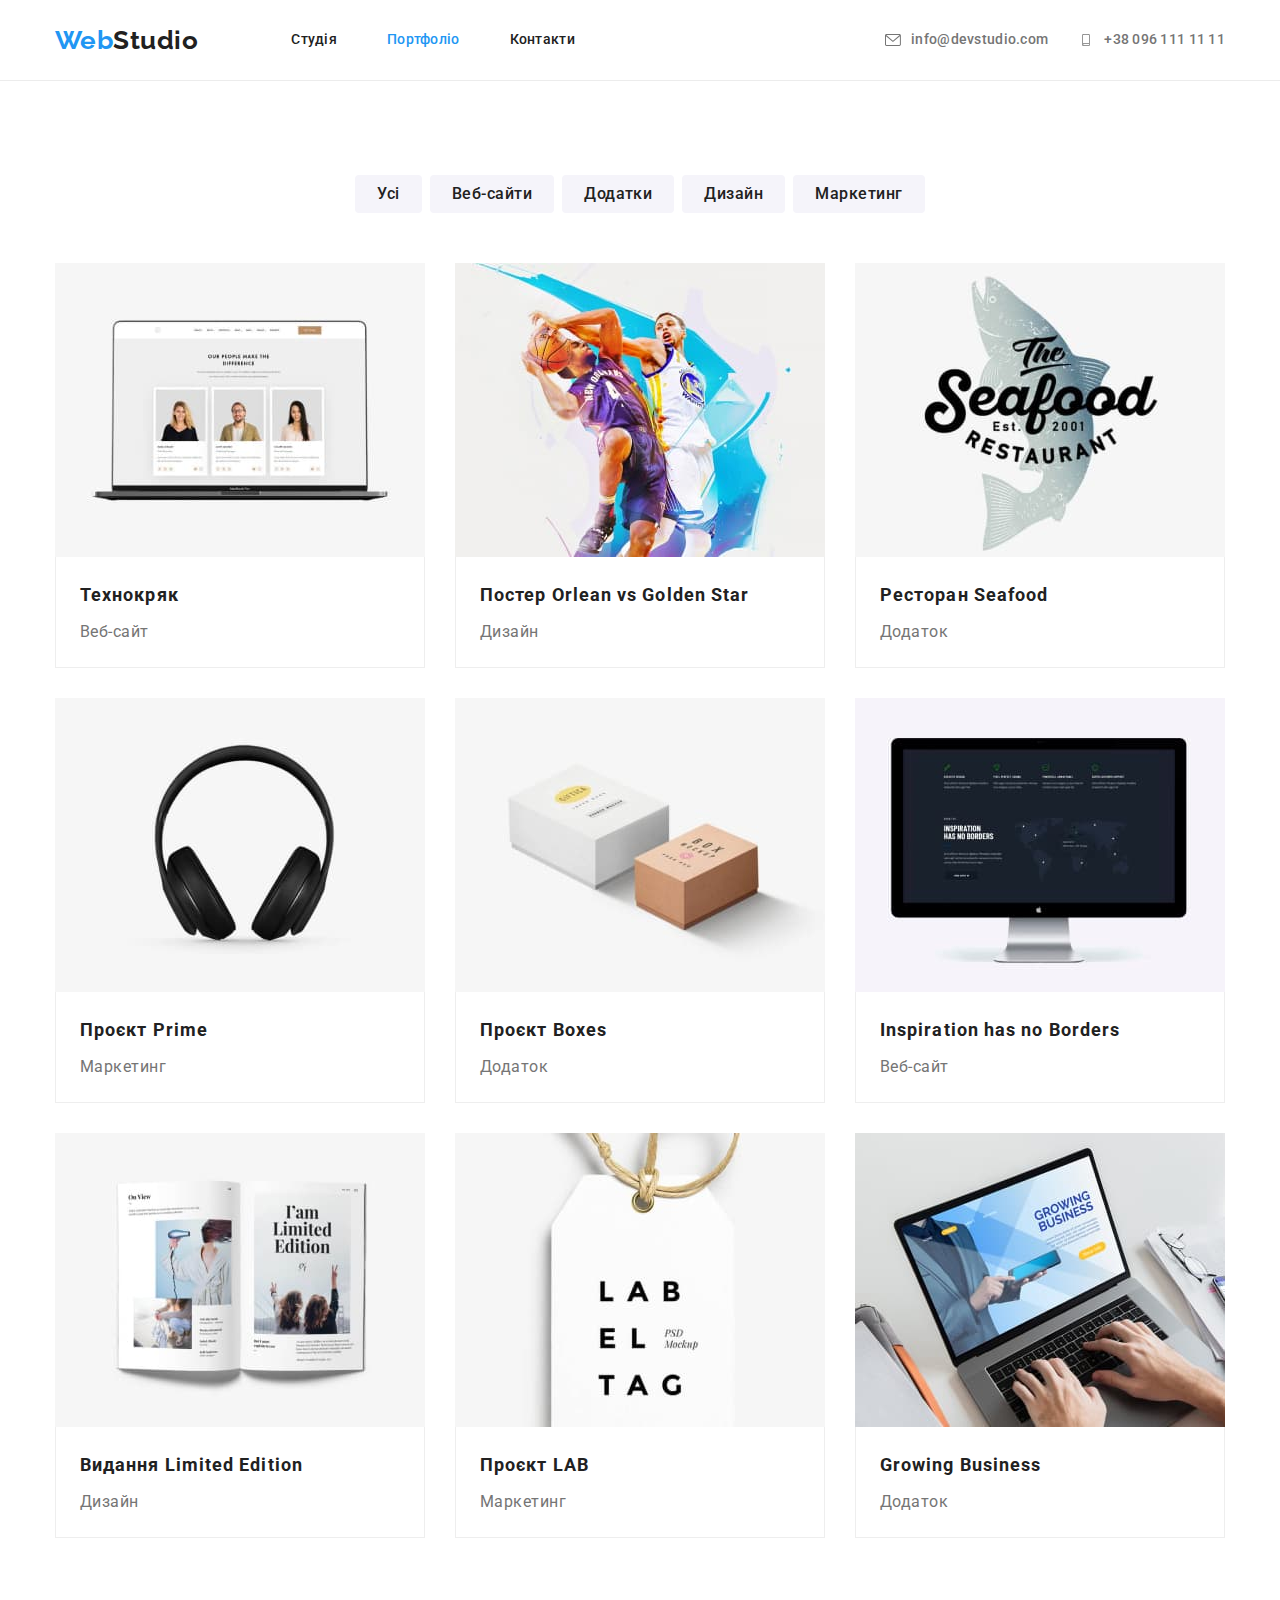
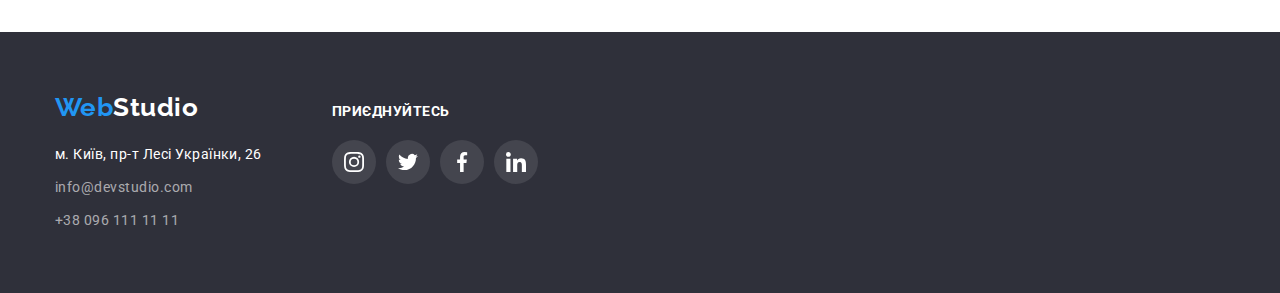
==== portfolio.html @ 1edc4af3 "Корегує head в html." ====
<!DOCTYPE html>
<html lang="uk">
  <head>
    <meta charset="UTF-8" />
    <meta name="viewport" content="width=device-width, initial-scale=1.0" />
    <title>Portfolio</title>
    <link
      rel="stylesheet"
      href="https://fonts.googleapis.com/css2?family=Raleway:wght@700&family=Roboto:wght@400;500;700;900&display=swap"
    />
    <link
      rel="stylesheet"
      href="https://cdnjs.cloudflare.com/ajax/libs/modern-normalize/3.0.1/modern-normalize.min.css"
    />
    <link rel="stylesheet" href="./css/styles.css" />
  </head>

  <body>
    <!-- Шапка сторінки -->
    <header class="page-header">
      <div class="container header-container">
        <nav class="logo-nav">
          <a href="./index.html" class="logo-header logo"
            ><span class="logo-link">Web</span>Studio</a
          >

          <ul class="site-nav list">
            <li class="item"><a href="./index.html" class="link">Студія</a></li>

            <li class="item">
              <a href="./portfolio.html" class="link current">Портфоліо</a>
            </li>

            <li class="item">
              <a href="./index.html" class="link">Контакти</a>
            </li>
          </ul>
        </nav>

        <ul class="contacts list">
          <li class="item">
            <a href="mailto:info@devstudio.com" class="button primary link">
              <svg class="button-icon icon" width="16" height="12">
                <use href="./images/symbol-defs.svg#icon-envelope"></use>
              </svg>
              info@devstudio.com</a
            >
          </li>

          <li class="item">
            <a href="tel:+380961111111" class="button primary link">
              <svg class="button-icon icon" width="16" height="12">
                <use href="./images/symbol-defs.svg#icon-smartphone"></use>
              </svg>
              +38 096 111 11 11</a
            >
          </li>
        </ul>
      </div>
    </header>

    <main>
      <!--Портфоліо-->

      <section class="portfolio-section section">
        <div class="container">
          <h1 class="portfolio-title visually-hidden">Портфоліо</h1>
          <ul class="portfolio-filter list">
            <li class="item">
              <button type="button" class="button pointer">Усі</button>
            </li>

            <li class="item">
              <button type="button" class="button pointer">Веб-сайти</button>
            </li>

            <li class="item">
              <button type="button" class="button pointer">Додатки</button>
            </li>

            <li class="item">
              <button type="button" class="button pointer">Дизайн</button>
            </li>

            <li class="item">
              <button type="button" class="button pointer">Маркетинг</button>
            </li>
          </ul>

          <!--portfolio-list-->

          <ul class="portfolio-list list">
            <li class="portfolio-item">
              <a href="#" class="portfolio-link">
                <img
                  class="portfolio-card"
                  src="./images/technokriack.jpg"
                  alt="Сторінка на дісплеї ноутбука"
                  width="370"
                  height="294"
                />
                <div class="portfolio-title-text">
                  <h2 class="portfolio-subtitle">Технокряк</h2>
                  <p class="portfolio-text">Веб-сайт</p>
                </div>
              </a>
            </li>

            <li class="portfolio-item">
              <a href="#" class="portfolio-link">
                <img
                  class="portfolio-card"
                  src="./images/poster-sport.jpg"
                  alt="Два баскетболіста борються за м'яч"
                  width="370"
                  height="294"
                />
                <div class="portfolio-title-text">
                  <h2 class="portfolio-subtitle">
                    Постер <span lang="en">Orlean vs Golden Star</span>
                  </h2>
                  <p class="portfolio-text">Дизайн</p>
                </div>
              </a>
            </li>

            <li class="portfolio-item">
              <a href="#" class="portfolio-link">
                <img
                  class="portfolio-card"
                  src="./images/seafood.jpg"
                  alt="Назва ресторану на фоні риби"
                  width="370"
                  height="294"
                />
                <div class="portfolio-title-text">
                  <h2 class="portfolio-subtitle">
                    Ресторан <span lang="en">Seafood</span>
                  </h2>
                  <p class="portfolio-text">Додаток</p>
                </div>
              </a>
            </li>

            <li class="portfolio-item">
              <a href="#" class="portfolio-link">
                <img
                  class="portfolio-card"
                  src="./images/project-prime.jpg"
                  alt="Навушники"
                  width="370"
                  height="294"
                />
                <div class="portfolio-title-text">
                  <h2 class="portfolio-subtitle">
                    Проєкт <span lang="en">Prime</span>
                  </h2>
                  <p class="portfolio-text">Маркетинг</p>
                </div>
              </a>
            </li>

            <li class="portfolio-item">
              <a href="#" class="portfolio-link">
                <img
                  class="portfolio-card"
                  src="./images/project-boxes.jpg"
                  alt="Біла та коричнева коробки"
                  width="370"
                  height="294"
                />
                <div class="portfolio-title-text">
                  <h2 class="portfolio-subtitle">
                    Проєкт <span lang="en">Boxes</span>
                  </h2>
                  <p class="portfolio-text">Додаток</p>
                </div>
              </a>
            </li>

            <li class="portfolio-item">
              <a href="#" class="portfolio-link">
                <img
                  class="portfolio-card"
                  src="./images/inspiration.jpg"
                  alt="Сторінка на моніторі комп'ютера"
                  width="370"
                  height="294"
                />
                <div class="portfolio-title-text">
                  <h2 class="portfolio-subtitle" lang="en">
                    Inspiration has no Borders
                  </h2>
                  <p class="portfolio-text">Веб-сайт</p>
                </div>
              </a>
            </li>

            <li class="portfolio-item">
              <a href="#" class="portfolio-link">
                <img
                  class="portfolio-card"
                  src="./images/limited-edition.jpg"
                  alt="Розгорнутий журнал"
                  width="370"
                  height="294"
                />
                <div class="portfolio-title-text">
                  <h2 class="portfolio-subtitle">
                    Видання <span lang="en">Limited Edition</span>
                  </h2>
                  <p class="portfolio-text">Дизайн</p>
                </div>
              </a>
            </li>

            <li class="portfolio-item">
              <a href="#" class="portfolio-link">
                <img
                  class="portfolio-card"
                  src="./images/project-lab.jpg"
                  alt="Бирка з написом"
                  width="370"
                  height="294"
                />
                <div class="portfolio-title-text">
                  <h2 class="portfolio-subtitle">
                    Проєкт <span lang="en">LAB</span>
                  </h2>
                  <p class="portfolio-text">Маркетинг</p>
                </div>
              </a>
            </li>

            <li class="portfolio-item">
              <a href="#" class="portfolio-link">
                <img
                  class="portfolio-card"
                  src="./images/growing-business.jpg"
                  alt="Сторінка додатку на моніторі ноутбука"
                  width="370"
                  height="294"
                />
                <div class="portfolio-title-text">
                  <h2 class="portfolio-subtitle" lang="en">Growing Business</h2>
                  <p class="portfolio-text">Додаток</p>
                </div>
              </a>
            </li>
          </ul>
        </div>
      </section>
    </main>

    <!--Футер-->

    <footer class="page-footer">
      <div class="container footer-container">
        <div>
          <a href="./index.html" class="logo-footer logo"
            ><span class="logo-link">Web</span>Studio</a
          >

          <address class="address">
            <ul class="address list">
              <li class="item">
                <a
                  href="https://goo.gl/maps/zwCasqjWgcNjda1f8"
                  target="_blank"
                  rel="noreferrer noopener"
                  class="address-link button primary"
                  >м. Київ, пр-т Лесі Українки, 26</a
                >
              </li>

              <li class="item">
                <a href="mailto:info@devstudio.com" class="button primary link"
                  >info@devstudio.com</a
                >
              </li>

              <li class="item">
                <a href="tel:+380961111111" class="button primary link"
                  >+38 096 111 11 11</a
                >
              </li>
            </ul>
          </address>
        </div>

        <div class="footer-social">
          <p class="footer-slogan">приєднуйтесь</p>
          <ul class="footer-soc list">
            <li class="footer-soc-item">
              <a
                href="https://www.instagram.com"
                target="_blank"
                rel="noreferrer noopener"
                class="footer-thumb thumb"
              >
                <svg class="icon" width="20" height="20">
                  <use href="./images/symbol-defs.svg#icon-instagram"></use>
                </svg>
              </a>
            </li>

            <li class="footer-soc-item">
              <a
                href="https://www.twitter.com"
                target="_blank"
                rel="noreferrer noopener"
                class="footer-thumb thumb"
              >
                <svg class="icon" width="20" height="20">
                  <use href="./images/symbol-defs.svg#icon-twitter"></use>
                </svg>
              </a>
            </li>

            <li class="footer-soc-item">
              <a
                href="https://www.facebook.com"
                target="_blank"
                rel="noreferrer noopener"
                class="footer-thumb thumb"
              >
                <svg class="icon" width="20" height="20">
                  <use href="./images/symbol-defs.svg#icon-facebook"></use>
                </svg>
              </a>
            </li>

            <li class="footer-soc-item">
              <a
                href="https://www.linkedin.com"
                target="_blank"
                rel="noreferrer noopener"
                class="footer-thumb thumb"
              >
                <svg class="icon" width="20" height="20">
                  <use href="./images/symbol-defs.svg#icon-linkedin"></use>
                </svg>
              </a>
            </li>
          </ul>
        </div>
      </div>
    </footer>
  </body>
</html>
---- css/styles.css ----
/*---Колір основного тексту #757575---*/
/*---Колір тексту заголовків #212121---*/
/*---Вторинний колір тексту rgba(255, 255, 255, 0.6)---*/
/*---Black color logo #000000---*/
/*---Accent color #2196F3---*/
/*---Первинний колір фону #FFFFFF---*/
/*---Вторинний колір фону #2F303A---*/
/*---Попелястий колір фону #F5F4FA---*/
/*---Колір посилань на соц. мережі #AFB1B8---*/
/*---Колір рамки у хедері #ECECEC---*/
/*---Колір рамки у картках #EEEEEE---*/

:root {
  --primary-text-color: #757575;
  --title-text-color: #212121;
  --accent-color: #2196f3;
  --white-color: #ffffff;
  --secondary-background-color: #2f303a;
  --secondary-text-color: rgba(255, 255, 255, 0.6);
  --ashen-background-color: #f5f4fa;
  --header-border-color: #ececec;
  --cards-border-color: #eeeeee;
  --button-active-color: #188ce8;
  --social-links-color: #afb1b8;
  --background-footer-icon-color: rgba(255, 255, 255, 0.1);
}

h1,
h2,
h3,
p {
  margin-top: 0;
  margin-bottom: 0;
}

body {
  margin: 0;
  color: var(--primary-text-color);
  background-color: var(--white-color);
  font-family: Roboto, sans-serif;
  letter-spacing: 0.03em;
}

img {
  display: block;
  max-width: 100%;
  height: auto;
}

.icon {
  fill: currentColor;
}

/*---logo header---*/

.logo {
  display: block;
  font-family: Raleway, sans-serif;
  font-weight: 700;
  font-size: 26px;
  line-height: 1.19;
  text-decoration: none;
}

.logo-header {
  color: var(--title-text-color);
}

.logo-header:hover,
.logo-header:focus {
  color: var(--accent-color);
}

.logo-link {
  color: var(--accent-color);
}

.list {
  padding: 0;
  margin: 0;
  list-style: none;
}

.page-header {
  border-bottom: 1px solid var(--header-border-color);
}

.container {
  margin-left: auto;
  margin-right: auto;
  padding-left: 15px;
  padding-right: 15px;
  width: 1200px;
}

.header-container {
  display: flex;
  align-items: center;
}

.logo-nav {
  display: flex;
  align-items: center;
}

.logo-header + .site-nav {
  margin-left: 93px;
}

/*---site nav---*/

.site-nav {
  display: flex;
}

.site-nav .item:not(:last-child) {
  margin-right: 50px;
}

.site-nav .link {
  display: block;
  padding-top: 32px;
  padding-bottom: 32px;
  color: var(--title-text-color);
  font-weight: 500;
  font-size: 14px;
  line-height: 1.14;
  letter-spacing: 0.02em;
  text-decoration: none;
}

.site-nav .link:hover,
.site-nav .link:focus {
  color: var(--accent-color);
}

.site-nav .link.current {
  color: var(--accent-color);
}

/*---contacts---*/

.contacts {
  margin-left: auto;
  display: flex;
  align-items: center;
}

.contacts .item + .item {
  margin-left: 30px;
}

.contacts .link {
  padding-top: 32px;
  padding-bottom: 32px;
}

.button-icon {
  margin-right: 10px;
}

/*---hero---*/

.hero-title {
  margin-left: auto;
  margin-right: auto;
  margin-bottom: 30px;
  max-width: 696px;
  color: var(--white-color);
  font-weight: 900;
  font-size: 44px;
  line-height: 1.36;
  letter-spacing: 0.06em;
  text-transform: uppercase;
}

.hero {
  max-width: 1600px;
  height: 600px;
  padding-top: 200px;
  padding-bottom: 200px;
  background-image: linear-gradient(
      rgba(47, 48, 58, 0.4),
      rgba(47, 48, 58, 0.4)
    ),
    url(../images/bg-img-hero.jpg);
  background-color: var(--secondary-background-color);
  text-align: center;
}

/*---section---*/

.section {
  padding-top: 94px;
  padding-bottom: 94px;
}

.works-section {
  padding-top: 0;
}

.section-title {
  margin-bottom: 50px;
  color: var(--title-text-color);
  font-size: 36px;
  line-height: 1.17;
  text-align: center;
}

.visually-hidden {
  position: absolute;
  width: 1px;
  height: 1px;
  margin: -1px;
  border: 0;
  padding: 0;
  white-space: nowrap;
  clip-path: inset(100%);
  clip: rect(0 0 0 0);
  overflow: hidden;
}

/*---features---*/

.feature-thumb {
  display: flex;
  justify-content: center;
  background-color: var(--ashen-background-color);
  margin-bottom: 30px;
  padding-top: 25px;
  padding-bottom: 25px;
}

.feature.list {
  display: flex;
  gap: 30px;
}

.feature .title {
  margin-bottom: 10px;
  color: var(--title-text-color);
  font-size: 14px;
  line-height: 1.14;
}

.feature-text {
  max-width: 270px;
  font-size: 14px;
  line-height: 1.71;
}

/*---works---*/

.works-list {
  display: flex;
  gap: 30px;
}

/*---team---*/

.team.list {
  display: flex;
  gap: 30px;
}

.team-section {
  background-color: var(--ashen-background-color);
}

.team .item {
  flex-basis: calc((100%-90px) / 4);
  border-right: 1px solid var(--header-border-color);
  border-bottom: 1px solid var(--header-border-color);
  border-left: 1px solid var(--header-border-color);
  border-bottom-right-radius: 4px;
  border-bottom-left-radius: 4px;
  box-shadow: 0px 1px 3px rgba(0, 0, 0, 0.12), 0px 1px 1px rgba(0, 0, 0, 0.14),
    0px 2px 1px rgba(0, 0, 0, 0.2);
}

.title-text {
  padding-top: 30px;
  padding-bottom: 30px;
  text-align: center;
  background-color: var(--white-color);
}

.team-title {
  margin-bottom: 10px;
  color: var(--title-text-color);
  font-weight: 500;
  font-size: 16px;
  line-height: 1.19;
}

.team-text {
  margin-bottom: 16px;
  font-size: 16px;
  line-height: 1.19;
}

.thumb {
  display: flex;
  align-items: center;
  justify-content: center;
  padding: 0;
  border: 0;
  width: 44px;
  height: 44px;
  border-radius: 50%;
  cursor: pointer;
}

.team-thumb {
  color: var(--social-links-color);
  background-color: var(--white-color);
}

.team-thumb:hover,
.team-thumb:focus {
  background-color: var(--accent-color);
  color: var(--white-color);
}

.team-soc.list {
  display: flex;
  gap: 10px;
  justify-content: center;
}

/*---buttons---*/

.contacts .button {
  min-width: 142px;
  font-weight: 500;
  line-height: 1.14;
  letter-spacing: 0.02em;
  text-align: center;
}

.button.primary {
  display: flex;
  color: var(--primary-text-color);
  font-size: 14px;
  text-decoration: none;
  align-items: center;
}

.button.primary:hover,
.button.primary:focus {
  color: var(--accent-color);
}

.button.secondary {
  min-width: 216px;
  height: 50px;
  padding: 10px 32px;
  border: 0;
  border-radius: 4px;
  text-align: center;
  color: var(--white-color);
  background-color: var(--accent-color);
  font-family: inherit;
  font-weight: 700;
  font-size: 16px;
  line-height: 1.88;
  letter-spacing: 0.06em;
}

.button.secondary:hover,
.button.secondary:focus {
  background-color: var(--button-active-color);
}

.pointer {
  cursor: pointer;
}

/*---clients---*/

.clients.list {
  display: flex;
  gap: 30px;
  justify-content: center;
}

.client-thumb {
  display: flex;
  justify-content: center;
  align-items: center;
  width: 170px;
  height: 92px;
  color: var(--social-links-color);
  border: 1px solid;
  border-color: var(--social-links-color);
  border-radius: 4px;
  cursor: pointer;
}

.client-thumb:hover,
.client-thumb:focus {
  color: var(--accent-color);
  border-color: var(--accent-color);
}

/*---footer---*/

.address .item:not(:first-child) {
  margin-top: 9px;
}

.address {
  font-style: normal;
}

.address-link {
  font-weight: 400;
  line-height: 1.71;
}

.page-footer {
  padding-top: 60px;
  padding-bottom: 60px;
  background-color: var(--secondary-background-color);
}

.logo-footer {
  margin-bottom: 20px;
  color: var(--white-color);
}

.address .link {
  color: var(--secondary-text-color);
  font-weight: 400;
  line-height: 1.71;
}

.address .address-link {
  color: var(--white-color);
}

.footer-container {
  display: flex;
  gap: 70px;
  align-items: baseline;
}

.footer-soc.list {
  display: flex;
  gap: 10px;
}

.footer-thumb {
  color: var(--white-color);
  background-color: var(--background-footer-icon-color);
}

.footer-thumb:hover,
.footer-thumb:focus {
  background-color: var(--accent-color);
}

.footer-slogan {
  margin-bottom: 20px;
  color: var(--white-color);
  font-weight: 700;
  font-size: 14px;
  line-height: 1.17;
  text-transform: uppercase;
}

/*--------------Portfolio-----------------*/

.portfolio-title {
  color: var(--title-text-color);
}

/*---filter---*/

.portfolio-filter {
  display: flex;
  margin-bottom: 50px;
  justify-content: center;
}

.portfolio-filter .item:not(:last-child) {
  margin-right: 8px;
}

.portfolio-filter .button {
  padding: 6px 22px;
  border: 0;
  border-radius: 4px;
  text-align: center;
  font-weight: 500;
  font-size: 16px;
  line-height: 1.63;
  letter-spacing: 0.03em;
  color: var(--title-text-color);
  background-color: var(--ashen-background-color);
}

.portfolio-filter .button:hover,
.portfolio-filter .button:focus {
  color: var(--white-color);
  background-color: var(--accent-color);
  box-shadow: 0px 3px 1px rgba(0, 0, 0, 0.1), 0px 1px 2px rgba(0, 0, 0, 0.08),
    0px 2px 2px rgba(0, 0, 0, 0.12);
}

/*---portfolio-list---*/

.portfolio-list {
  display: flex;
  flex-wrap: wrap;
  gap: 30px;
}

.portfolio-title-text {
  padding: 20px 24px;
  border-right: 1px solid var(--cards-border-color);
  border-bottom: 1px solid var(--cards-border-color);
  border-left: 1px solid var(--cards-border-color);
}

.portfolio-link {
  display: block;
  text-decoration: none;
}

.portfolio-link:hover,
.portfolio-link:focus {
  box-shadow: 0px 1px 1px rgba(0, 0, 0, 0.12), 0px 4px 4px rgba(0, 0, 0, 0.06),
    1px 4px 6px rgba(0, 0, 0, 0.16);
}

.portfolio-subtitle {
  margin-bottom: 4px;
  color: var(--title-text-color);
  font-size: 18px;
  line-height: 2;
  letter-spacing: 0.06em;
}

.portfolio-text {
  color: var(--primary-text-color);
  font-weight: 400;
  font-size: 16px;
  line-height: 1.88;
}
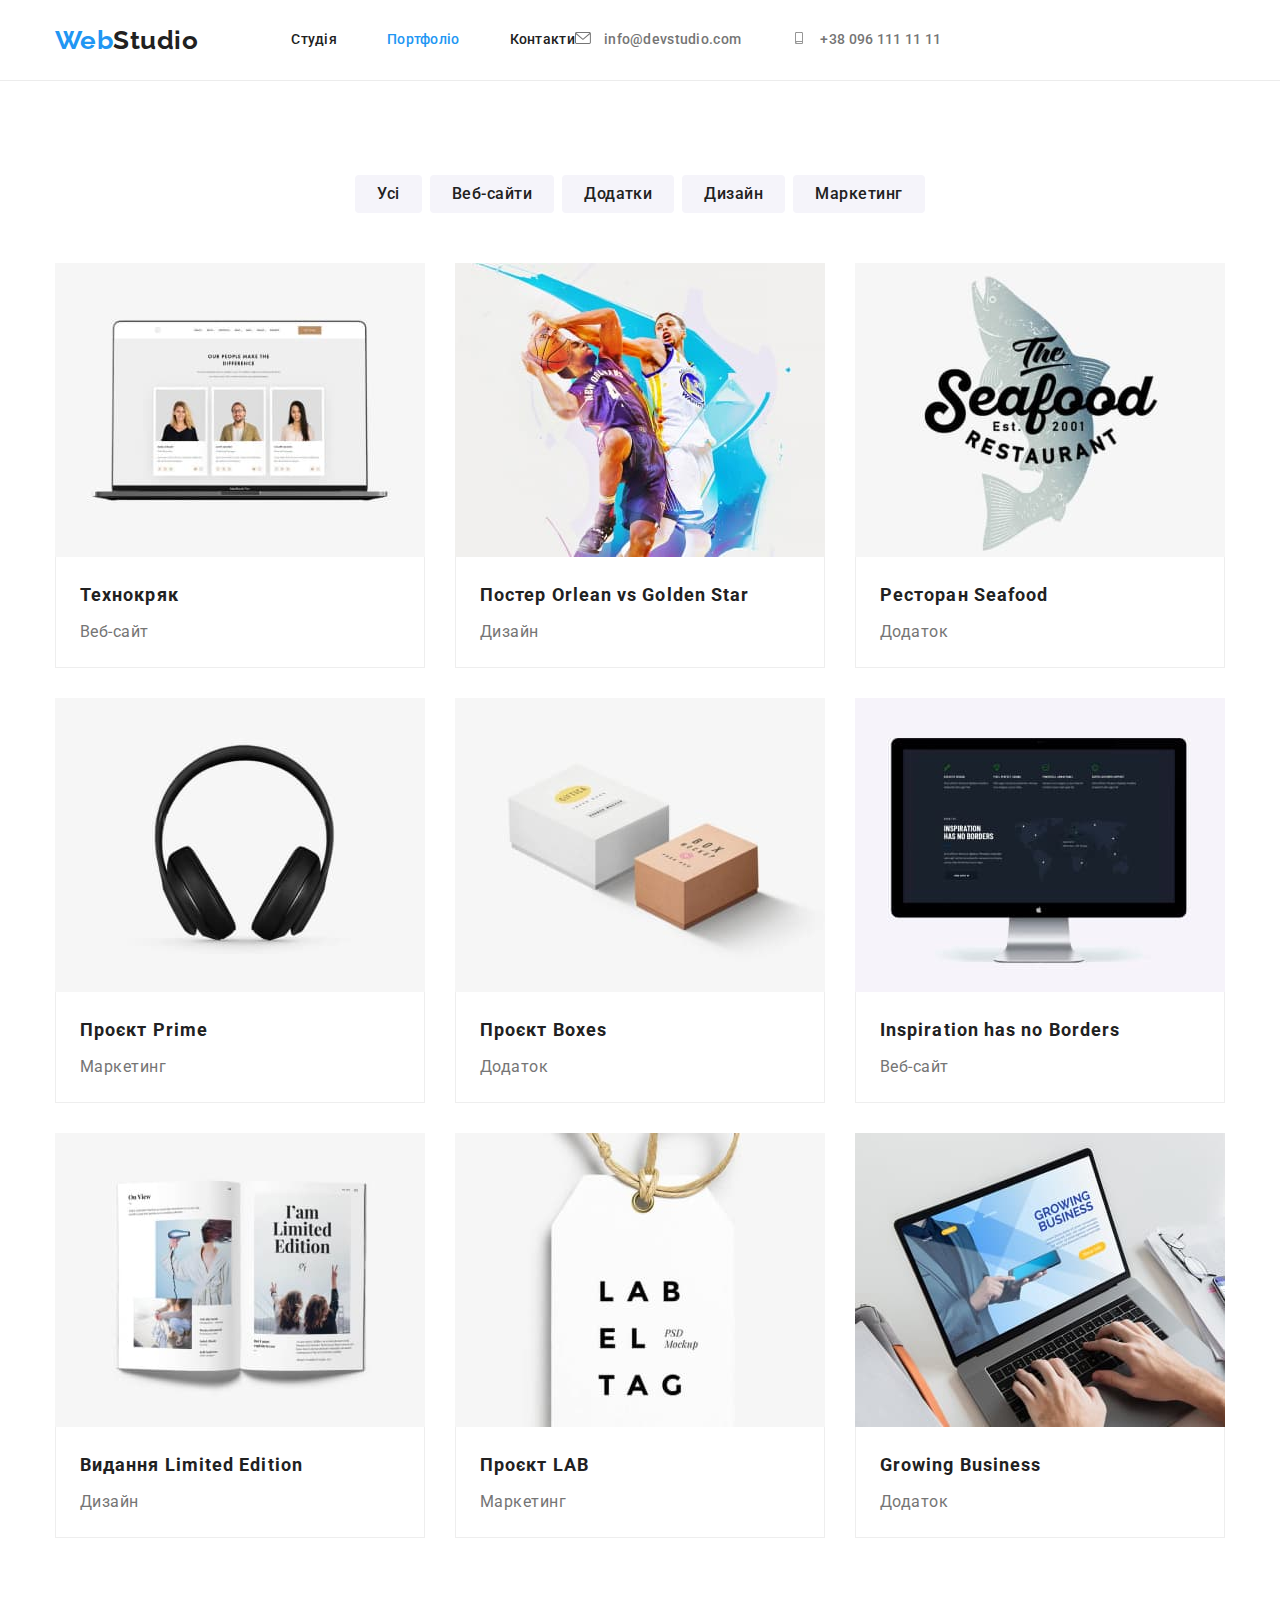
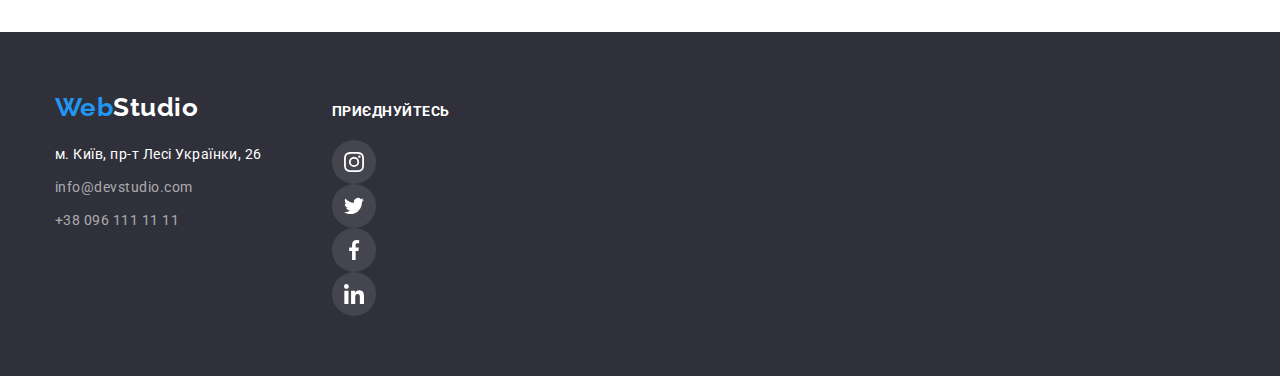
==== commit aaf02c72: "Корегує класи, стилі." ====
--- a/portfolio.html
+++ b/portfolio.html
@@ -19,28 +19,32 @@
     <!-- Шапка сторінки -->
     <header class="page-header">
       <div class="container header-container">
-        <nav class="logo-nav">
-          <a href="./index.html" class="logo-header logo"
-            ><span class="logo-link">Web</span>Studio</a
+        <nav class="site-nav">
+          <a class="logo header-logo" href="./index.html"
+            ><span class="logo-accent">Web</span>Studio</a
           >
 
-          <ul class="site-nav list">
-            <li class="item"><a href="./index.html" class="link">Студія</a></li>
-
-            <li class="item">
-              <a href="./portfolio.html" class="link current">Портфоліо</a>
-            </li>
-
-            <li class="item">
-              <a href="./index.html" class="link">Контакти</a>
+          <ul class="nav-list">
+            <li class="item">
+              <a class="header-link nav-link" href="./index.html">Студія</a>
+            </li>
+
+            <li class="item">
+              <a class="header-link nav-link current" href="./portfolio.html"
+                >Портфоліо</a
+              >
+            </li>
+
+            <li class="item">
+              <a class="header-link nav-link" href="./index.html">Контакти</a>
             </li>
           </ul>
         </nav>
 
-        <ul class="contacts list">
+        <ul class="contacts">
           <li class="item">
-            <a href="mailto:info@devstudio.com" class="button primary link">
-              <svg class="button-icon icon" width="16" height="12">
+            <a class="header-link" href="mailto:info@devstudio.com">
+              <svg class="icon link-icon" width="16" height="12">
                 <use href="./images/symbol-defs.svg#icon-envelope"></use>
               </svg>
               info@devstudio.com</a
@@ -48,8 +52,8 @@
           </li>
 
           <li class="item">
-            <a href="tel:+380961111111" class="button primary link">
-              <svg class="button-icon icon" width="16" height="12">
+            <a class="header-link" href="tel:+380961111111">
+              <svg class="icon link-icon" width="16" height="12">
                 <use href="./images/symbol-defs.svg#icon-smartphone"></use>
               </svg>
               +38 096 111 11 11</a
@@ -65,7 +69,7 @@
       <section class="portfolio-section section">
         <div class="container">
           <h1 class="portfolio-title visually-hidden">Портфоліо</h1>
-          <ul class="portfolio-filter list">
+          <ul class="portfolio-filter">
             <li class="item">
               <button type="button" class="button pointer">Усі</button>
             </li>
@@ -89,7 +93,7 @@
 
           <!--portfolio-list-->
 
-          <ul class="portfolio-list list">
+          <ul class="portfolio-list">
             <li class="portfolio-item">
               <a href="#" class="portfolio-link">
                 <img
@@ -257,12 +261,12 @@
     <footer class="page-footer">
       <div class="container footer-container">
         <div>
-          <a href="./index.html" class="logo-footer logo"
-            ><span class="logo-link">Web</span>Studio</a
+          <a href="./index.html" class="logo footer-logo"
+            ><span class="logo-accent">Web</span>Studio</a
           >
 
           <address class="address">
-            <ul class="address list">
+            <ul class="address">
               <li class="item">
                 <a
                   href="https://goo.gl/maps/zwCasqjWgcNjda1f8"
@@ -290,7 +294,7 @@
 
         <div class="footer-social">
           <p class="footer-slogan">приєднуйтесь</p>
-          <ul class="footer-soc list">
+          <ul class="footer-soc">
             <li class="footer-soc-item">
               <a
                 href="https://www.instagram.com"
--- a/css/styles.css
+++ b/css/styles.css
@@ -25,6 +25,13 @@
   --background-footer-icon-color: rgba(255, 255, 255, 0.1);
 }
 
+body {
+  font-family: Roboto, sans-serif;
+  letter-spacing: 0.03em;
+  color: var(--primary-text-color);
+  background-color: var(--white-color);
+}
+
 h1,
 h2,
 h3,
@@ -33,12 +40,15 @@
   margin-bottom: 0;
 }
 
-body {
-  margin: 0;
-  color: var(--primary-text-color);
-  background-color: var(--white-color);
-  font-family: Roboto, sans-serif;
-  letter-spacing: 0.03em;
+a {
+  text-decoration: none;
+}
+
+button {
+  font-size: 16px;
+  cursor: pointer;
+  border: 0;
+  border-radius: 4px;
 }
 
 img {
@@ -47,119 +57,102 @@
   height: auto;
 }
 
+ul {
+  margin: 0;
+  padding: 0;
+  list-style: none;
+}
+
 .icon {
   fill: currentColor;
 }
 
-/*---logo header---*/
+/* ---header--- */
+
+.page-header {
+  border-bottom: 1px solid var(--header-border-color);
+}
+
+.header-container {
+  display: flex;
+  align-items: center;
+}
+
+/* ---navigation--- */
+
+.site-nav {
+  display: flex;
+  align-items: center;
+  gap: 93px;
+}
+
+/* ---logo--- */
 
 .logo {
-  display: block;
   font-family: Raleway, sans-serif;
   font-weight: 700;
   font-size: 26px;
   line-height: 1.19;
-  text-decoration: none;
-}
-
-.logo-header {
-  color: var(--title-text-color);
-}
-
-.logo-header:hover,
-.logo-header:focus {
+}
+
+.header-logo {
+  display: block;
+  color: var(--title-text-color);
+}
+
+.header-logo:hover,
+.header-logo:focus {
   color: var(--accent-color);
 }
 
-.logo-link {
+.logo-accent {
   color: var(--accent-color);
 }
 
-.list {
-  padding: 0;
-  margin: 0;
-  list-style: none;
-}
-
-.page-header {
-  border-bottom: 1px solid var(--header-border-color);
-}
-
-.container {
-  margin-left: auto;
-  margin-right: auto;
-  padding-left: 15px;
-  padding-right: 15px;
-  width: 1200px;
-}
-
-.header-container {
-  display: flex;
-  align-items: center;
-}
-
-.logo-nav {
-  display: flex;
-  align-items: center;
-}
-
-.logo-header + .site-nav {
-  margin-left: 93px;
-}
-
-/*---site nav---*/
-
-.site-nav {
-  display: flex;
-}
-
-.site-nav .item:not(:last-child) {
-  margin-right: 50px;
-}
-
-.site-nav .link {
+/* ---nav-list--- */
+
+.nav-list {
+  display: flex;
+  gap: 50px;
+}
+
+.page-header .header-link {
   display: block;
   padding-top: 32px;
   padding-bottom: 32px;
-  color: var(--title-text-color);
   font-weight: 500;
   font-size: 14px;
   line-height: 1.14;
   letter-spacing: 0.02em;
-  text-decoration: none;
-}
-
-.site-nav .link:hover,
-.site-nav .link:focus {
+}
+
+.page-header .header-link:hover,
+.page-header .header-link:focus {
   color: var(--accent-color);
 }
 
-.site-nav .link.current {
+.header-link.nav-link {
+  color: var(--title-text-color);
+}
+
+.nav-link.current {
   color: var(--accent-color);
 }
 
-/*---contacts---*/
-
 .contacts {
-  margin-left: auto;
-  display: flex;
-  align-items: center;
-}
-
-.contacts .item + .item {
-  margin-left: 30px;
-}
-
-.contacts .link {
-  padding-top: 32px;
-  padding-bottom: 32px;
-}
-
-.button-icon {
+  display: flex;
+  gap: 50px;
+}
+
+.contacts .header-link {
+  color: var(--primary-text-color);
+}
+
+.link-icon {
   margin-right: 10px;
 }
 
-/*---hero---*/
+/* ---hero--- */
 
 .hero-title {
   margin-left: auto;
@@ -188,7 +181,7 @@
   text-align: center;
 }
 
-/*---section---*/
+/* ---section--- */
 
 .section {
   padding-top: 94px;
@@ -197,6 +190,14 @@
 
 .works-section {
   padding-top: 0;
+}
+
+.container {
+  margin-left: auto;
+  margin-right: auto;
+  padding-left: 15px;
+  padding-right: 15px;
+  width: 1200px;
 }
 
 .section-title {
@@ -220,7 +221,7 @@
   overflow: hidden;
 }
 
-/*---features---*/
+/* ---features--- */
 
 .feature-thumb {
   display: flex;
@@ -249,14 +250,14 @@
   line-height: 1.71;
 }
 
-/*---works---*/
+/* ---works--- */
 
 .works-list {
   display: flex;
   gap: 30px;
 }
 
-/*---team---*/
+/* ---team--- */
 
 .team.list {
   display: flex;
@@ -328,7 +329,7 @@
   justify-content: center;
 }
 
-/*---buttons---*/
+/* ---buttons--- */
 
 .contacts .button {
   min-width: 142px;
@@ -376,7 +377,7 @@
   cursor: pointer;
 }
 
-/*---clients---*/
+/* ---clients--- */
 
 .clients.list {
   display: flex;
@@ -403,7 +404,7 @@
   border-color: var(--accent-color);
 }
 
-/*---footer---*/
+/* ---footer--- */
 
 .address .item:not(:first-child) {
   margin-top: 9px;
@@ -424,7 +425,8 @@
   background-color: var(--secondary-background-color);
 }
 
-.logo-footer {
+.footer-logo {
+  display: inline-block;
   margin-bottom: 20px;
   color: var(--white-color);
 }
@@ -469,13 +471,13 @@
   text-transform: uppercase;
 }
 
-/*--------------Portfolio-----------------*/
+/* --------------Portfolio----------------- */
 
 .portfolio-title {
   color: var(--title-text-color);
 }
 
-/*---filter---*/
+/* ---filter--- */
 
 .portfolio-filter {
   display: flex;
@@ -508,7 +510,7 @@
     0px 2px 2px rgba(0, 0, 0, 0.12);
 }
 
-/*---portfolio-list---*/
+/* ---portfolio-list--- */
 
 .portfolio-list {
   display: flex;
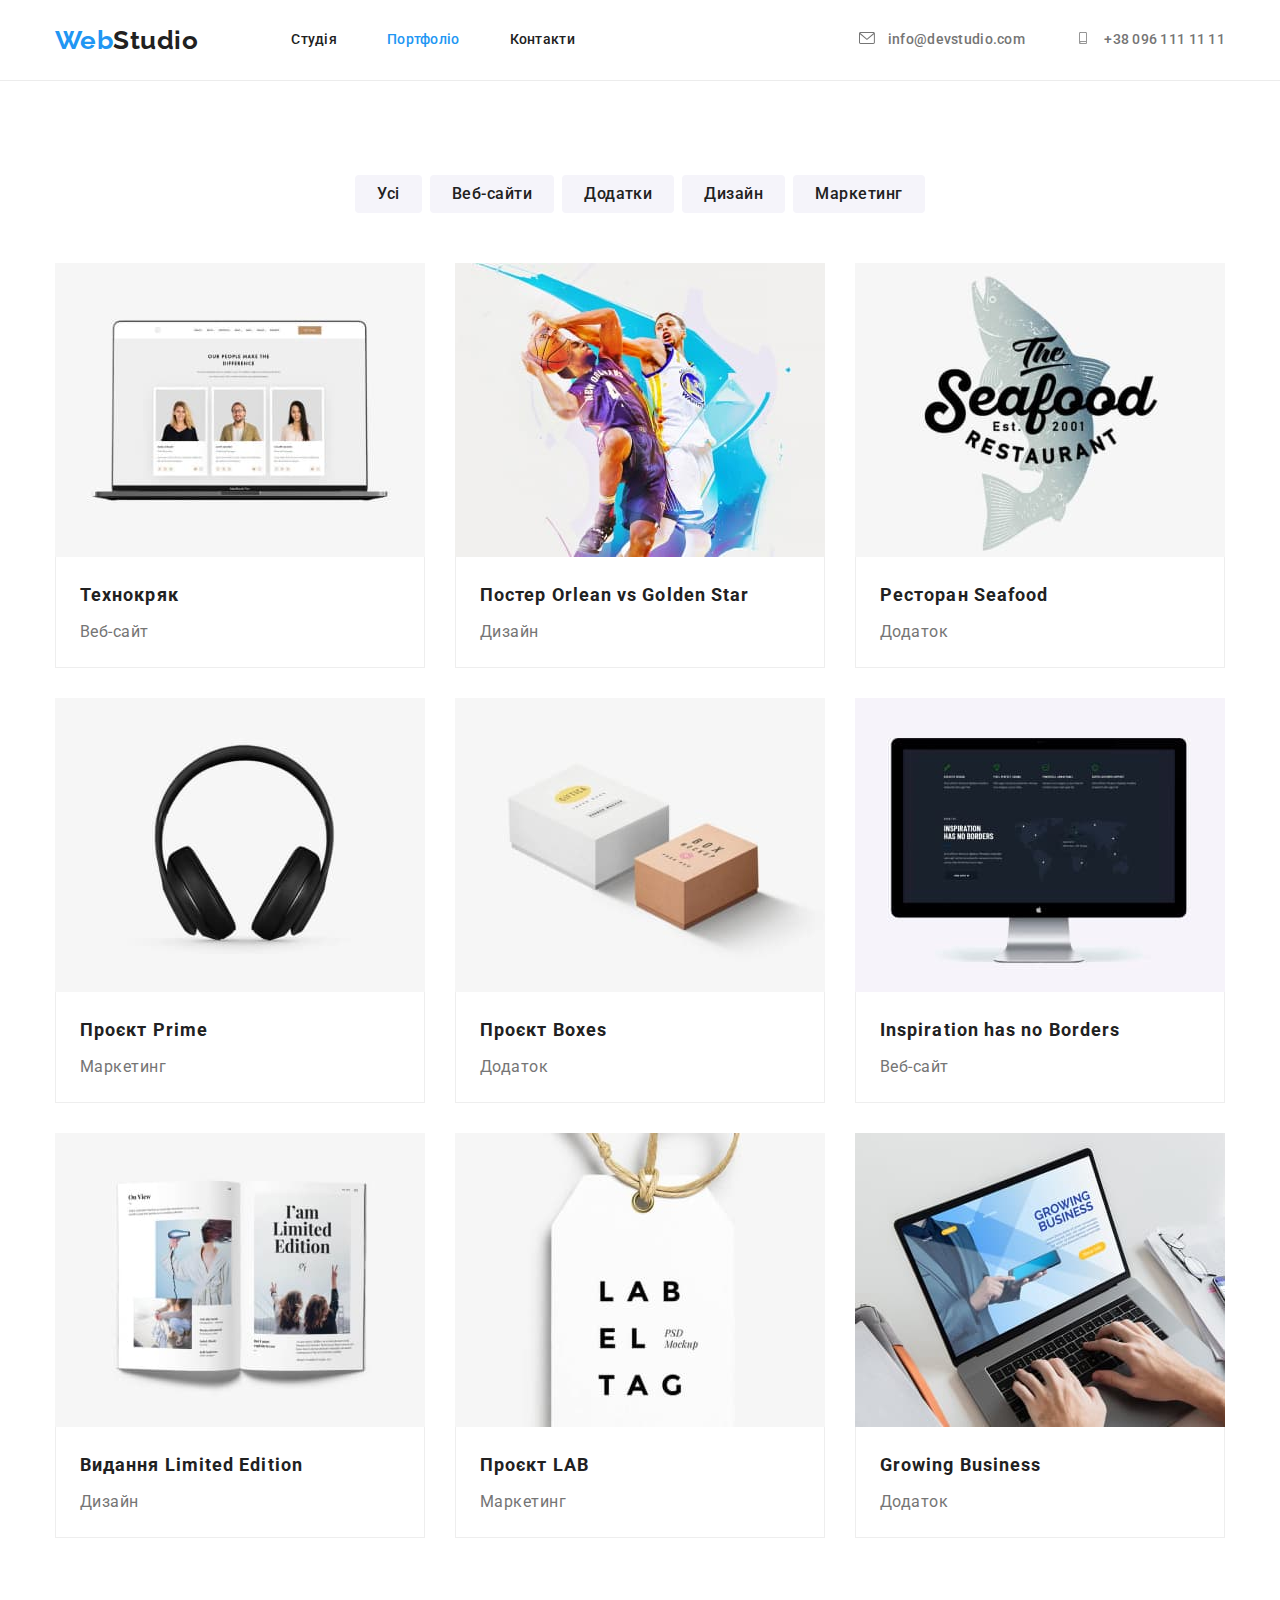
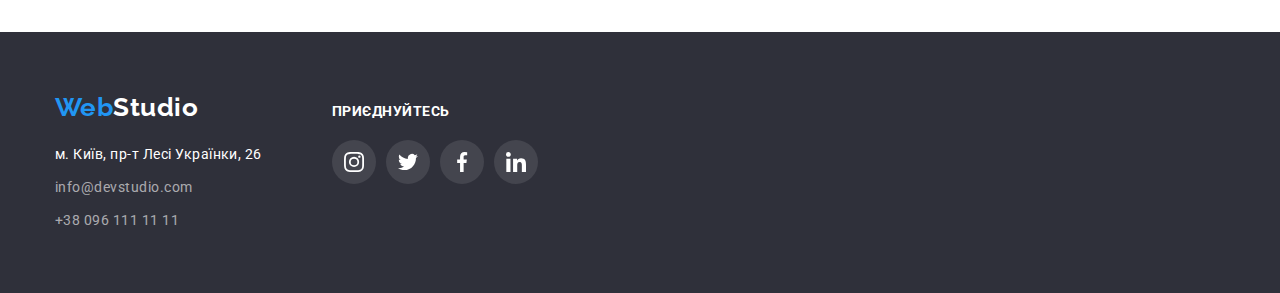
==== commit 40c57c75: "Корегує стилі та класи." ====
--- a/portfolio.html
+++ b/portfolio.html
@@ -292,15 +292,16 @@
           </address>
         </div>
 
-        <div class="footer-social">
+        <div>
           <p class="footer-slogan">приєднуйтесь</p>
-          <ul class="footer-soc">
-            <li class="footer-soc-item">
+
+          <ul class="footer-socials">
+            <li>
               <a
+                class="thumb footer-thumb"
+                rel="noreferrer noopener"
                 href="https://www.instagram.com"
                 target="_blank"
-                rel="noreferrer noopener"
-                class="footer-thumb thumb"
               >
                 <svg class="icon" width="20" height="20">
                   <use href="./images/symbol-defs.svg#icon-instagram"></use>
@@ -308,12 +309,12 @@
               </a>
             </li>
 
-            <li class="footer-soc-item">
+            <li>
               <a
+                class="thumb footer-thumb"
+                rel="noreferrer noopener"
                 href="https://www.twitter.com"
                 target="_blank"
-                rel="noreferrer noopener"
-                class="footer-thumb thumb"
               >
                 <svg class="icon" width="20" height="20">
                   <use href="./images/symbol-defs.svg#icon-twitter"></use>
@@ -321,12 +322,12 @@
               </a>
             </li>
 
-            <li class="footer-soc-item">
+            <li>
               <a
+                class="thumb footer-thumb"
+                rel="noreferrer noopener"
                 href="https://www.facebook.com"
                 target="_blank"
-                rel="noreferrer noopener"
-                class="footer-thumb thumb"
               >
                 <svg class="icon" width="20" height="20">
                   <use href="./images/symbol-defs.svg#icon-facebook"></use>
@@ -334,12 +335,12 @@
               </a>
             </li>
 
-            <li class="footer-soc-item">
+            <li>
               <a
+                class="thumb footer-thumb"
+                rel="noreferrer noopener"
                 href="https://www.linkedin.com"
                 target="_blank"
-                rel="noreferrer noopener"
-                class="footer-thumb thumb"
               >
                 <svg class="icon" width="20" height="20">
                   <use href="./images/symbol-defs.svg#icon-linkedin"></use>
--- a/css/styles.css
+++ b/css/styles.css
@@ -1,35 +1,42 @@
-/*---Колір основного тексту #757575---*/
-/*---Колір тексту заголовків #212121---*/
-/*---Вторинний колір тексту rgba(255, 255, 255, 0.6)---*/
-/*---Black color logo #000000---*/
-/*---Accent color #2196F3---*/
-/*---Первинний колір фону #FFFFFF---*/
-/*---Вторинний колір фону #2F303A---*/
-/*---Попелястий колір фону #F5F4FA---*/
-/*---Колір посилань на соц. мережі #AFB1B8---*/
-/*---Колір рамки у хедері #ECECEC---*/
-/*---Колір рамки у картках #EEEEEE---*/
+/* ---Основний колір тексту #757575--- */
+/* ---Вторинний колір тексту rgb(255 255 255 / .6)--- */
+/* ---Колір тексту заголовків #212121--- */
+/* ---Акцентний колір #2196f3--- */
+/* ---Первинний колір фону #fff--- */
+/* ---Вторинний колір фону #2f303a--- */
+/* ---Додатковий колір фону #f5f4fa--- */
+/* ---Колір межі хедеру і картки члена команди #ececec--- */
+/* ---Колір межі картки портфоліо #eee--- */
+/* ---Колір фону активної кнопки #188ce8--- */
+/* ---Колір посилань на соц. мережі #afb1b8--- */
+/* ---Колір фону посилань на соц. мережі в футері rgb(255 255 255 / .1)--- */
+/* ---Колір градієнту в секції hero rgb(47 48 58 / .4)--- */
+/* ---Тінь картки члена команди 0px 1px 3px rgb(0 0 0 / .12),
+    0px 1px 1px rgb(0 0 0 / .14), 0px 2px 1px rgb(0 0 0 / .2)--- */
 
 :root {
   --primary-text-color: #757575;
+  --secondary-text-color: rgb(255 255 255 / 0.6);
   --title-text-color: #212121;
   --accent-color: #2196f3;
-  --white-color: #ffffff;
-  --secondary-background-color: #2f303a;
-  --secondary-text-color: rgba(255, 255, 255, 0.6);
-  --ashen-background-color: #f5f4fa;
-  --header-border-color: #ececec;
-  --cards-border-color: #eeeeee;
+  --primary-bg-color: #fff;
+  --secondary-bg-color: #2f303a;
+  --additional-bg-color: #f5f4fa;
+  --primary-border-color: #ececec;
+  --secondary-border-color: #eee;
   --button-active-color: #188ce8;
-  --social-links-color: #afb1b8;
-  --background-footer-icon-color: rgba(255, 255, 255, 0.1);
+  --social-link-color: #afb1b8;
+  --bg-footer-icon-color: rgb(255 255 255 / 0.1);
+  --hero-grad-color: rgb(47 48 58 / 0.4);
+  --team-item-shadow: 0px 1px 3px rgb(0 0 0 / 0.12),
+    0px 1px 1px rgb(0 0 0 / 0.14), 0px 2px 1px rgb(0 0 0 / 0.2);
 }
 
 body {
   font-family: Roboto, sans-serif;
   letter-spacing: 0.03em;
   color: var(--primary-text-color);
-  background-color: var(--white-color);
+  background-color: var(--primary-bg-color);
 }
 
 h1,
@@ -67,15 +74,27 @@
   fill: currentColor;
 }
 
+.thumb {
+  display: flex;
+  justify-content: center;
+  align-items: center;
+  padding: 0;
+  width: 44px;
+  height: 44px;
+  border: 0;
+  border-radius: 50%;
+  cursor: pointer;
+}
+
 /* ---header--- */
 
 .page-header {
-  border-bottom: 1px solid var(--header-border-color);
+  border-bottom: 1px solid var(--primary-border-color);
 }
 
 .header-container {
   display: flex;
-  align-items: center;
+  justify-content: space-between;
 }
 
 /* ---navigation--- */
@@ -154,31 +173,46 @@
 
 /* ---hero--- */
 
+.hero {
+  padding-top: 200px;
+  padding-bottom: 200px;
+  text-align: center;
+  background-image: linear-gradient(
+      var(--hero-grad-color),
+      var(--hero-grad-color)
+    ),
+    url(../images/bg-img-hero.jpg);
+  background-repeat: no-repeat;
+  background-position: top;
+  background-size: cover;
+  background-color: var(--secondary-bg-color);
+}
+
 .hero-title {
   margin-left: auto;
   margin-right: auto;
   margin-bottom: 30px;
   max-width: 696px;
-  color: var(--white-color);
   font-weight: 900;
   font-size: 44px;
   line-height: 1.36;
   letter-spacing: 0.06em;
+  color: var(--primary-bg-color);
   text-transform: uppercase;
 }
 
-.hero {
-  max-width: 1600px;
-  height: 600px;
-  padding-top: 200px;
-  padding-bottom: 200px;
-  background-image: linear-gradient(
-      rgba(47, 48, 58, 0.4),
-      rgba(47, 48, 58, 0.4)
-    ),
-    url(../images/bg-img-hero.jpg);
-  background-color: var(--secondary-background-color);
-  text-align: center;
+.hero-button {
+  padding: 10px 24px;
+  font-weight: 700;
+  line-height: 1.88;
+  letter-spacing: 0.06em;
+  color: var(--primary-bg-color);
+  background-color: var(--accent-color);
+}
+
+.hero-button:hover,
+.hero-button:focus {
+  background-color: var(--button-active-color);
 }
 
 /* ---section--- */
@@ -188,7 +222,11 @@
   padding-bottom: 94px;
 }
 
-.works-section {
+.section.colored {
+  background-color: var(--additional-bg-color);
+}
+
+.section.no-padding {
   padding-top: 0;
 }
 
@@ -202,96 +240,92 @@
 
 .section-title {
   margin-bottom: 50px;
-  color: var(--title-text-color);
   font-size: 36px;
   line-height: 1.17;
+  color: var(--title-text-color);
   text-align: center;
 }
 
 .visually-hidden {
   position: absolute;
+  margin: -1px;
+  padding: 0;
   width: 1px;
   height: 1px;
-  margin: -1px;
   border: 0;
-  padding: 0;
   white-space: nowrap;
   clip-path: inset(100%);
-  clip: rect(0 0 0 0);
   overflow: hidden;
 }
 
 /* ---features--- */
 
+.features {
+  display: flex;
+  gap: 30px;
+}
+
+.feature-item {
+  flex-basis: calc((100% - 3 * 30px) / 4);
+}
+
 .feature-thumb {
   display: flex;
   justify-content: center;
-  background-color: var(--ashen-background-color);
   margin-bottom: 30px;
   padding-top: 25px;
   padding-bottom: 25px;
-}
-
-.feature.list {
-  display: flex;
-  gap: 30px;
-}
-
-.feature .title {
+  background-color: var(--additional-bg-color);
+}
+
+.feature-subtitle {
   margin-bottom: 10px;
-  color: var(--title-text-color);
   font-size: 14px;
   line-height: 1.14;
+  color: var(--title-text-color);
 }
 
 .feature-text {
-  max-width: 270px;
   font-size: 14px;
   line-height: 1.71;
 }
 
 /* ---works--- */
 
-.works-list {
+.works {
   display: flex;
   gap: 30px;
 }
 
 /* ---team--- */
 
-.team.list {
+.team-list {
   display: flex;
   gap: 30px;
 }
 
-.team-section {
-  background-color: var(--ashen-background-color);
-}
-
-.team .item {
-  flex-basis: calc((100%-90px) / 4);
-  border-right: 1px solid var(--header-border-color);
-  border-bottom: 1px solid var(--header-border-color);
-  border-left: 1px solid var(--header-border-color);
+.team-card {
+  border-right: 1px solid var(--primary-border-color);
+  border-bottom: 1px solid var(--primary-border-color);
+  border-left: 1px solid var(--primary-border-color);
   border-bottom-right-radius: 4px;
   border-bottom-left-radius: 4px;
-  box-shadow: 0px 1px 3px rgba(0, 0, 0, 0.12), 0px 1px 1px rgba(0, 0, 0, 0.14),
-    0px 2px 1px rgba(0, 0, 0, 0.2);
-}
-
-.title-text {
+  box-shadow: var(--team-item-shadow);
+}
+
+.inner-wrap {
   padding-top: 30px;
   padding-bottom: 30px;
   text-align: center;
-  background-color: var(--white-color);
-}
-
-.team-title {
+  background-color: var(--primary-bg-color);
+}
+
+.team-subtitle {
   margin-bottom: 10px;
-  color: var(--title-text-color);
   font-weight: 500;
   font-size: 16px;
   line-height: 1.19;
+  color: var(--title-text-color);
 }
 
 .team-text {
@@ -300,33 +334,21 @@
   line-height: 1.19;
 }
 
-.thumb {
-  display: flex;
-  align-items: center;
+.team-socials {
+  display: flex;
   justify-content: center;
-  padding: 0;
-  border: 0;
-  width: 44px;
-  height: 44px;
-  border-radius: 50%;
-  cursor: pointer;
+  gap: 10px;
 }
 
 .team-thumb {
-  color: var(--social-links-color);
-  background-color: var(--white-color);
+  color: var(--social-link-color);
+  background-color: var(--primary-bg-color);
 }
 
 .team-thumb:hover,
 .team-thumb:focus {
+  color: var(--primary-bg-color);
   background-color: var(--accent-color);
-  color: var(--white-color);
-}
-
-.team-soc.list {
-  display: flex;
-  gap: 10px;
-  justify-content: center;
 }
 
 /* ---buttons--- */
@@ -359,7 +381,7 @@
   border: 0;
   border-radius: 4px;
   text-align: center;
-  color: var(--white-color);
+  color: var(--primary-bg-color);
   background-color: var(--accent-color);
   font-family: inherit;
   font-weight: 700;
@@ -373,38 +395,38 @@
   background-color: var(--button-active-color);
 }
 
-.pointer {
-  cursor: pointer;
-}
-
 /* ---clients--- */
 
-.clients.list {
+.clients {
   display: flex;
   gap: 30px;
+}
+
+.client-item {
+  display: flex;
   justify-content: center;
-}
-
-.client-thumb {
-  display: flex;
-  justify-content: center;
-  align-items: center;
-  width: 170px;
-  height: 92px;
-  color: var(--social-links-color);
-  border: 1px solid;
-  border-color: var(--social-links-color);
+  padding-top: 15px;
+  padding-bottom: 15px;
+  flex-basis: calc((100% - 5 * 30px) / 6);
+  color: var(--social-link-color);
+  border: 1px solid var(--social-link-color);
   border-radius: 4px;
   cursor: pointer;
 }
 
-.client-thumb:hover,
-.client-thumb:focus {
+.client-item:hover,
+.client-item:focus {
   color: var(--accent-color);
   border-color: var(--accent-color);
 }
 
 /* ---footer--- */
+
+.page-footer {
+  padding-top: 60px;
+  padding-bottom: 60px;
+  background-color: var(--secondary-bg-color);
+}
 
 .address .item:not(:first-child) {
   margin-top: 9px;
@@ -419,16 +441,10 @@
   line-height: 1.71;
 }
 
-.page-footer {
-  padding-top: 60px;
-  padding-bottom: 60px;
-  background-color: var(--secondary-background-color);
-}
-
 .footer-logo {
   display: inline-block;
   margin-bottom: 20px;
-  color: var(--white-color);
+  color: var(--primary-bg-color);
 }
 
 .address .link {
@@ -438,7 +454,7 @@
 }
 
 .address .address-link {
-  color: var(--white-color);
+  color: var(--primary-bg-color);
 }
 
 .footer-container {
@@ -447,14 +463,14 @@
   align-items: baseline;
 }
 
-.footer-soc.list {
+.footer-socials {
   display: flex;
   gap: 10px;
 }
 
 .footer-thumb {
-  color: var(--white-color);
-  background-color: var(--background-footer-icon-color);
+  color: var(--primary-bg-color);
+  background-color: var(--bg-footer-icon-color);
 }
 
 .footer-thumb:hover,
@@ -464,7 +480,7 @@
 
 .footer-slogan {
   margin-bottom: 20px;
-  color: var(--white-color);
+  color: var(--primary-bg-color);
   font-weight: 700;
   font-size: 14px;
   line-height: 1.17;
@@ -473,20 +489,13 @@
 
 /* --------------Portfolio----------------- */
 
-.portfolio-title {
-  color: var(--title-text-color);
-}
-
 /* ---filter--- */
 
 .portfolio-filter {
   display: flex;
+  justify-content: center;
+  gap: 8px;
   margin-bottom: 50px;
-  justify-content: center;
-}
-
-.portfolio-filter .item:not(:last-child) {
-  margin-right: 8px;
 }
 
 .portfolio-filter .button {
@@ -499,15 +508,15 @@
   line-height: 1.63;
   letter-spacing: 0.03em;
   color: var(--title-text-color);
-  background-color: var(--ashen-background-color);
+  background-color: var(--additional-bg-color);
 }
 
 .portfolio-filter .button:hover,
 .portfolio-filter .button:focus {
-  color: var(--white-color);
+  color: var(--primary-bg-color);
   background-color: var(--accent-color);
-  box-shadow: 0px 3px 1px rgba(0, 0, 0, 0.1), 0px 1px 2px rgba(0, 0, 0, 0.08),
-    0px 2px 2px rgba(0, 0, 0, 0.12);
+  box-shadow: 0px 3px 1px rgb(0 0 0 / 0.1), 0px 1px 2px rgb(0 0 0 / 0.08),
+    0px 2px 2px rgb(0 0 0 / 0.12);
 }
 
 /* ---portfolio-list--- */
@@ -520,9 +529,9 @@
 
 .portfolio-title-text {
   padding: 20px 24px;
-  border-right: 1px solid var(--cards-border-color);
-  border-bottom: 1px solid var(--cards-border-color);
-  border-left: 1px solid var(--cards-border-color);
+  border-right: 1px solid var(--secondary-border-color);
+  border-bottom: 1px solid var(--secondary-border-color);
+  border-left: 1px solid var(--secondary-border-color);
 }
 
 .portfolio-link {
@@ -532,21 +541,21 @@
 
 .portfolio-link:hover,
 .portfolio-link:focus {
-  box-shadow: 0px 1px 1px rgba(0, 0, 0, 0.12), 0px 4px 4px rgba(0, 0, 0, 0.06),
-    1px 4px 6px rgba(0, 0, 0, 0.16);
+  box-shadow: 0px 1px 1px rgb(0 0 0 / 0.12), 0px 4px 4px rgb(0 0 0 / 0.06),
+    1px 4px 6px rgb(0 0 0 / 0.16);
 }
 
 .portfolio-subtitle {
   margin-bottom: 4px;
-  color: var(--title-text-color);
   font-size: 18px;
   line-height: 2;
   letter-spacing: 0.06em;
+  color: var(--title-text-color);
 }
 
 .portfolio-text {
-  color: var(--primary-text-color);
   font-weight: 400;
   font-size: 16px;
   line-height: 1.88;
-}
+  color: var(--primary-text-color);
+}
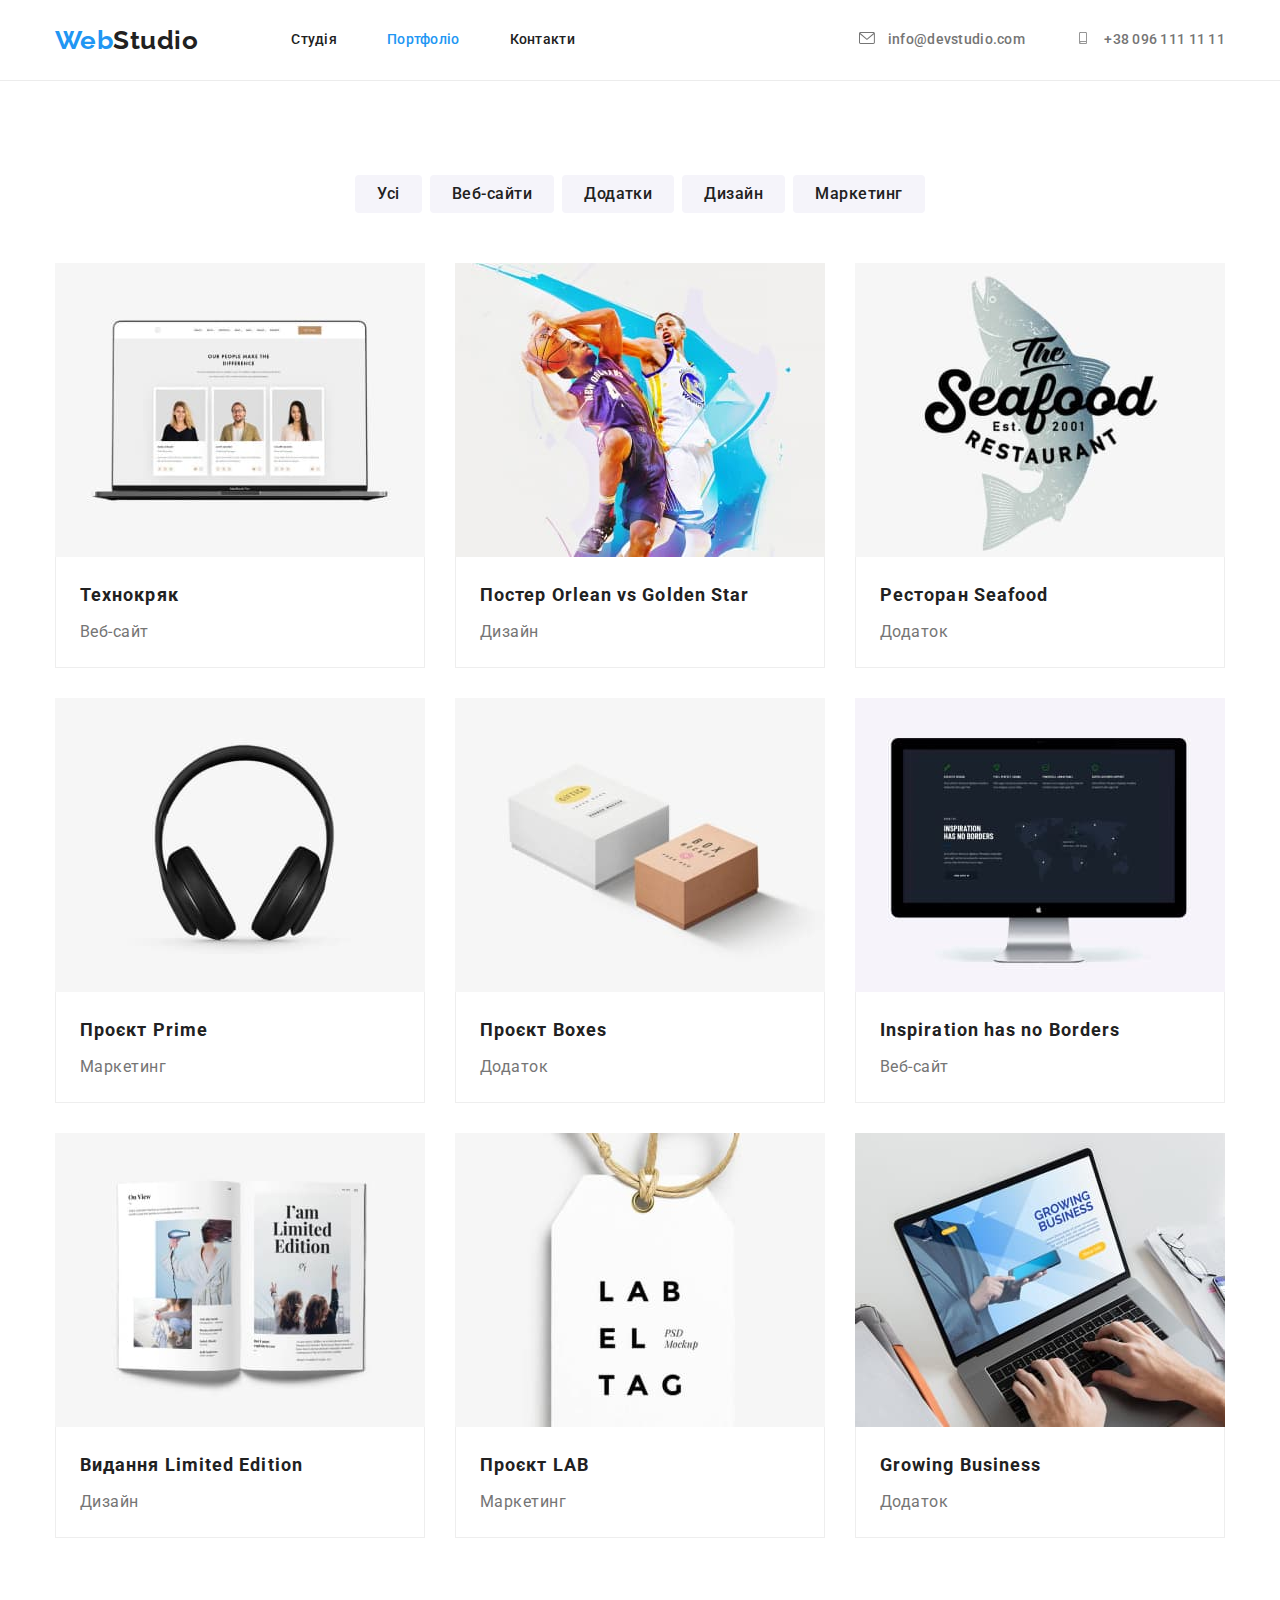
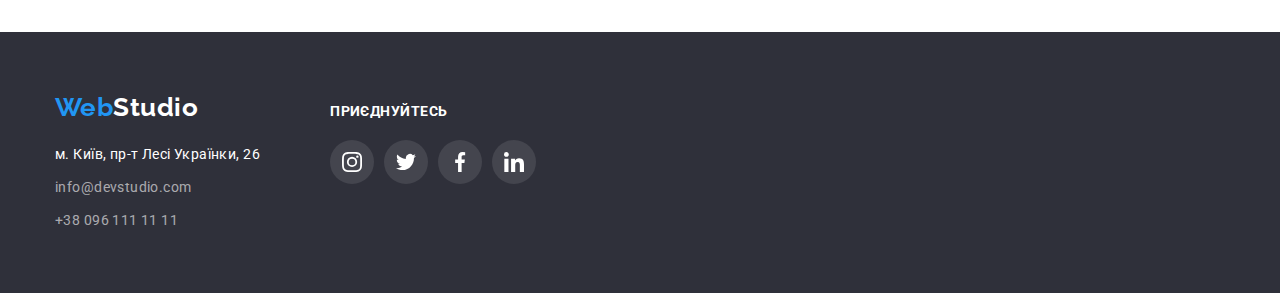
==== commit 22a644a9: "Корегує класи та стилі." ====
--- a/portfolio.html
+++ b/portfolio.html
@@ -66,28 +66,29 @@
     <main>
       <!--Портфоліо-->
 
-      <section class="portfolio-section section">
+      <section class="section">
         <div class="container">
           <h1 class="portfolio-title visually-hidden">Портфоліо</h1>
+
           <ul class="portfolio-filter">
             <li class="item">
-              <button type="button" class="button pointer">Усі</button>
-            </li>
-
-            <li class="item">
-              <button type="button" class="button pointer">Веб-сайти</button>
-            </li>
-
-            <li class="item">
-              <button type="button" class="button pointer">Додатки</button>
-            </li>
-
-            <li class="item">
-              <button type="button" class="button pointer">Дизайн</button>
-            </li>
-
-            <li class="item">
-              <button type="button" class="button pointer">Маркетинг</button>
+              <button class="button" type="button">Усі</button>
+            </li>
+
+            <li class="item">
+              <button class="button" type="button">Веб-сайти</button>
+            </li>
+
+            <li class="item">
+              <button class="button" type="button">Додатки</button>
+            </li>
+
+            <li class="item">
+              <button class="button" type="button">Дизайн</button>
+            </li>
+
+            <li class="item">
+              <button class="button" type="button">Маркетинг</button>
             </li>
           </ul>
 
@@ -95,15 +96,14 @@
 
           <ul class="portfolio-list">
             <li class="portfolio-item">
-              <a href="#" class="portfolio-link">
-                <img
-                  class="portfolio-card"
+              <a class="portfolio-link" href="#">
+                <img
                   src="./images/technokriack.jpg"
                   alt="Сторінка на дісплеї ноутбука"
                   width="370"
                   height="294"
                 />
-                <div class="portfolio-title-text">
+                <div class="portfolio-content">
                   <h2 class="portfolio-subtitle">Технокряк</h2>
                   <p class="portfolio-text">Веб-сайт</p>
                 </div>
@@ -111,15 +111,14 @@
             </li>
 
             <li class="portfolio-item">
-              <a href="#" class="portfolio-link">
-                <img
-                  class="portfolio-card"
+              <a class="portfolio-link" href="#">
+                <img
                   src="./images/poster-sport.jpg"
                   alt="Два баскетболіста борються за м'яч"
                   width="370"
                   height="294"
                 />
-                <div class="portfolio-title-text">
+                <div class="portfolio-content">
                   <h2 class="portfolio-subtitle">
                     Постер <span lang="en">Orlean vs Golden Star</span>
                   </h2>
@@ -129,15 +128,14 @@
             </li>
 
             <li class="portfolio-item">
-              <a href="#" class="portfolio-link">
-                <img
-                  class="portfolio-card"
+              <a class="portfolio-link" href="#">
+                <img
                   src="./images/seafood.jpg"
                   alt="Назва ресторану на фоні риби"
                   width="370"
                   height="294"
                 />
-                <div class="portfolio-title-text">
+                <div class="portfolio-content">
                   <h2 class="portfolio-subtitle">
                     Ресторан <span lang="en">Seafood</span>
                   </h2>
@@ -147,15 +145,14 @@
             </li>
 
             <li class="portfolio-item">
-              <a href="#" class="portfolio-link">
-                <img
-                  class="portfolio-card"
+              <a class="portfolio-link" href="#">
+                <img
                   src="./images/project-prime.jpg"
                   alt="Навушники"
                   width="370"
                   height="294"
                 />
-                <div class="portfolio-title-text">
+                <div class="portfolio-content">
                   <h2 class="portfolio-subtitle">
                     Проєкт <span lang="en">Prime</span>
                   </h2>
@@ -165,15 +162,14 @@
             </li>
 
             <li class="portfolio-item">
-              <a href="#" class="portfolio-link">
-                <img
-                  class="portfolio-card"
+              <a class="portfolio-link" href="#">
+                <img
                   src="./images/project-boxes.jpg"
                   alt="Біла та коричнева коробки"
                   width="370"
                   height="294"
                 />
-                <div class="portfolio-title-text">
+                <div class="portfolio-content">
                   <h2 class="portfolio-subtitle">
                     Проєкт <span lang="en">Boxes</span>
                   </h2>
@@ -183,15 +179,14 @@
             </li>
 
             <li class="portfolio-item">
-              <a href="#" class="portfolio-link">
-                <img
-                  class="portfolio-card"
+              <a class="portfolio-link" href="#">
+                <img
                   src="./images/inspiration.jpg"
                   alt="Сторінка на моніторі комп'ютера"
                   width="370"
                   height="294"
                 />
-                <div class="portfolio-title-text">
+                <div class="portfolio-content">
                   <h2 class="portfolio-subtitle" lang="en">
                     Inspiration has no Borders
                   </h2>
@@ -201,15 +196,14 @@
             </li>
 
             <li class="portfolio-item">
-              <a href="#" class="portfolio-link">
-                <img
-                  class="portfolio-card"
+              <a class="portfolio-link" href="#">
+                <img
                   src="./images/limited-edition.jpg"
                   alt="Розгорнутий журнал"
                   width="370"
                   height="294"
                 />
-                <div class="portfolio-title-text">
+                <div class="portfolio-content">
                   <h2 class="portfolio-subtitle">
                     Видання <span lang="en">Limited Edition</span>
                   </h2>
@@ -219,15 +213,14 @@
             </li>
 
             <li class="portfolio-item">
-              <a href="#" class="portfolio-link">
-                <img
-                  class="portfolio-card"
+              <a class="portfolio-link" href="#">
+                <img
                   src="./images/project-lab.jpg"
                   alt="Бирка з написом"
                   width="370"
                   height="294"
                 />
-                <div class="portfolio-title-text">
+                <div class="portfolio-content">
                   <h2 class="portfolio-subtitle">
                     Проєкт <span lang="en">LAB</span>
                   </h2>
@@ -237,15 +230,14 @@
             </li>
 
             <li class="portfolio-item">
-              <a href="#" class="portfolio-link">
-                <img
-                  class="portfolio-card"
+              <a class="portfolio-link" href="#">
+                <img
                   src="./images/growing-business.jpg"
                   alt="Сторінка додатку на моніторі ноутбука"
                   width="370"
                   height="294"
                 />
-                <div class="portfolio-title-text">
+                <div class="portfolio-content">
                   <h2 class="portfolio-subtitle" lang="en">Growing Business</h2>
                   <p class="portfolio-text">Додаток</p>
                 </div>
@@ -266,25 +258,25 @@
           >
 
           <address class="address">
-            <ul class="address">
+            <ul class="address-list">
               <li class="item">
                 <a
+                  class="footer-link colored"
+                  rel="noreferrer noopener"
                   href="https://goo.gl/maps/zwCasqjWgcNjda1f8"
                   target="_blank"
-                  rel="noreferrer noopener"
-                  class="address-link button primary"
                   >м. Київ, пр-т Лесі Українки, 26</a
                 >
               </li>
 
               <li class="item">
-                <a href="mailto:info@devstudio.com" class="button primary link"
+                <a class="footer-link" href="mailto:info@devstudio.com"
                   >info@devstudio.com</a
                 >
               </li>
 
               <li class="item">
-                <a href="tel:+380961111111" class="button primary link"
+                <a class="footer-link" href="tel:+380961111111"
                   >+38 096 111 11 11</a
                 >
               </li>
--- a/css/styles.css
+++ b/css/styles.css
@@ -11,8 +11,10 @@
 /* ---Колір посилань на соц. мережі #afb1b8--- */
 /* ---Колір фону посилань на соц. мережі в футері rgb(255 255 255 / .1)--- */
 /* ---Колір градієнту в секції hero rgb(47 48 58 / .4)--- */
-/* ---Тінь картки члена команди 0px 1px 3px rgb(0 0 0 / .12),
+/* ---Тінь картки члена команди: 0px 1px 3px rgb(0 0 0 / .12),
     0px 1px 1px rgb(0 0 0 / .14), 0px 2px 1px rgb(0 0 0 / .2)--- */
+/* ---Тінь кнопки у фільтрі Портфоліо при ховері та фокусі: 0px 3px 1px rgb(0 0 0 / .1), 0px 1px 2px rgb(0 0 0 / .08),
+    0px 2px 2px rgb(0 0 0 / .12) --- */
 
 :root {
   --primary-text-color: #757575;
@@ -30,6 +32,8 @@
   --hero-grad-color: rgb(47 48 58 / 0.4);
   --team-item-shadow: 0px 1px 3px rgb(0 0 0 / 0.12),
     0px 1px 1px rgb(0 0 0 / 0.14), 0px 2px 1px rgb(0 0 0 / 0.2);
+  --filter-btn-shadow: 0px 3px 1px rgb(0 0 0 / 0.1),
+    0px 1px 2px rgb(0 0 0 / 0.08), 0px 2px 2px rgb(0 0 0 / 0.12);
 }
 
 body {
@@ -351,50 +355,6 @@
   background-color: var(--accent-color);
 }
 
-/* ---buttons--- */
-
-.contacts .button {
-  min-width: 142px;
-  font-weight: 500;
-  line-height: 1.14;
-  letter-spacing: 0.02em;
-  text-align: center;
-}
-
-.button.primary {
-  display: flex;
-  color: var(--primary-text-color);
-  font-size: 14px;
-  text-decoration: none;
-  align-items: center;
-}
-
-.button.primary:hover,
-.button.primary:focus {
-  color: var(--accent-color);
-}
-
-.button.secondary {
-  min-width: 216px;
-  height: 50px;
-  padding: 10px 32px;
-  border: 0;
-  border-radius: 4px;
-  text-align: center;
-  color: var(--primary-bg-color);
-  background-color: var(--accent-color);
-  font-family: inherit;
-  font-weight: 700;
-  font-size: 16px;
-  line-height: 1.88;
-  letter-spacing: 0.06em;
-}
-
-.button.secondary:hover,
-.button.secondary:focus {
-  background-color: var(--button-active-color);
-}
-
 /* ---clients--- */
 
 .clients {
@@ -420,7 +380,7 @@
   border-color: var(--accent-color);
 }
 
-/* ---footer--- */
+/* -----footer----- */
 
 .page-footer {
   padding-top: 60px;
@@ -428,17 +388,10 @@
   background-color: var(--secondary-bg-color);
 }
 
-.address .item:not(:first-child) {
-  margin-top: 9px;
-}
-
-.address {
-  font-style: normal;
-}
-
-.address-link {
-  font-weight: 400;
-  line-height: 1.71;
+.footer-container {
+  display: flex;
+  align-items: baseline;
+  gap: 70px;
 }
 
 .footer-logo {
@@ -447,20 +400,48 @@
   color: var(--primary-bg-color);
 }
 
-.address .link {
+.footer-logo:hover,
+.footer-logo:focus {
+  color: var(--accent-color);
+}
+
+/* ---address--- */
+
+.address {
+  font-style: normal;
+}
+
+.address-list > .item:not(:last-child) {
+  margin-bottom: 9px;
+}
+
+.footer-link {
+  display: inline-block;
+  font-weight: 400;
+  font-size: 14px;
+  line-height: 1.71;
+  letter-spacing: 0.03em;
   color: var(--secondary-text-color);
-  font-weight: 400;
-  line-height: 1.71;
-}
-
-.address .address-link {
-  color: var(--primary-bg-color);
-}
-
-.footer-container {
-  display: flex;
-  gap: 70px;
-  align-items: baseline;
+}
+
+.footer-link.colored {
+  color: var(--primary-bg-color);
+}
+
+.footer-link:hover,
+.footer-link:focus {
+  color: var(--accent-color);
+}
+
+/* ---socials--- */
+
+.footer-slogan {
+  margin-bottom: 20px;
+  font-weight: 700;
+  font-size: 14px;
+  line-height: 1.17;
+  color: var(--primary-bg-color);
+  text-transform: uppercase;
 }
 
 .footer-socials {
@@ -478,15 +459,6 @@
   background-color: var(--accent-color);
 }
 
-.footer-slogan {
-  margin-bottom: 20px;
-  color: var(--primary-bg-color);
-  font-weight: 700;
-  font-size: 14px;
-  line-height: 1.17;
-  text-transform: uppercase;
-}
-
 /* --------------Portfolio----------------- */
 
 /* ---filter--- */
@@ -500,11 +472,7 @@
 
 .portfolio-filter .button {
   padding: 6px 22px;
-  border: 0;
-  border-radius: 4px;
-  text-align: center;
   font-weight: 500;
-  font-size: 16px;
   line-height: 1.63;
   letter-spacing: 0.03em;
   color: var(--title-text-color);
@@ -515,8 +483,7 @@
 .portfolio-filter .button:focus {
   color: var(--primary-bg-color);
   background-color: var(--accent-color);
-  box-shadow: 0px 3px 1px rgb(0 0 0 / 0.1), 0px 1px 2px rgb(0 0 0 / 0.08),
-    0px 2px 2px rgb(0 0 0 / 0.12);
+  box-shadow: var(--filter-btn-shadow);
 }
 
 /* ---portfolio-list--- */
@@ -527,22 +494,21 @@
   gap: 30px;
 }
 
-.portfolio-title-text {
+.portfolio-link {
+  display: block;
+}
+
+.portfolio-link:hover,
+.portfolio-link:focus {
+  box-shadow: 0px 1px 1px rgb(0 0 0 / 0.12), 0px 4px 4px rgb(0 0 0 / 0.06),
+    1px 4px 6px rgb(0 0 0 / 0.16);
+}
+
+.portfolio-content {
   padding: 20px 24px;
   border-right: 1px solid var(--secondary-border-color);
   border-bottom: 1px solid var(--secondary-border-color);
   border-left: 1px solid var(--secondary-border-color);
-}
-
-.portfolio-link {
-  display: block;
-  text-decoration: none;
-}
-
-.portfolio-link:hover,
-.portfolio-link:focus {
-  box-shadow: 0px 1px 1px rgb(0 0 0 / 0.12), 0px 4px 4px rgb(0 0 0 / 0.06),
-    1px 4px 6px rgb(0 0 0 / 0.16);
 }
 
 .portfolio-subtitle {
@@ -554,7 +520,6 @@
 }
 
 .portfolio-text {
-  font-weight: 400;
   font-size: 16px;
   line-height: 1.88;
   color: var(--primary-text-color);
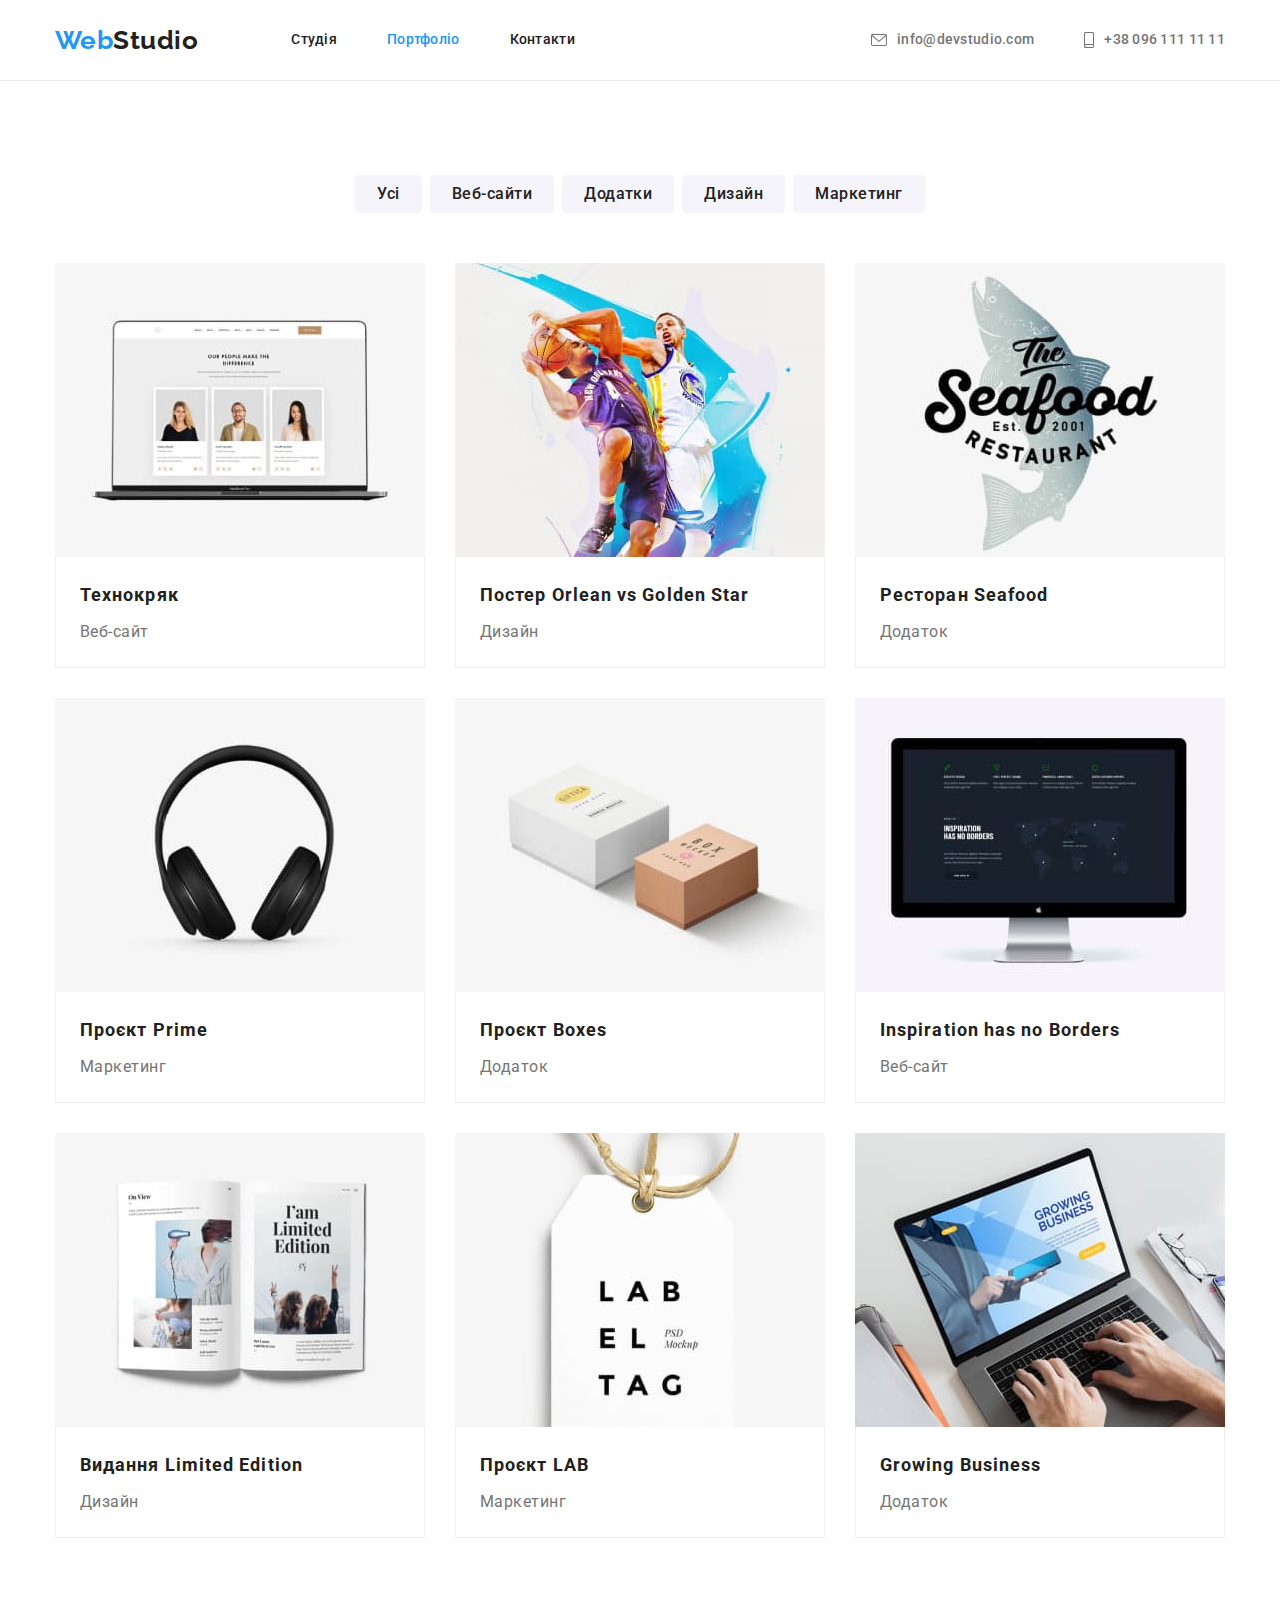
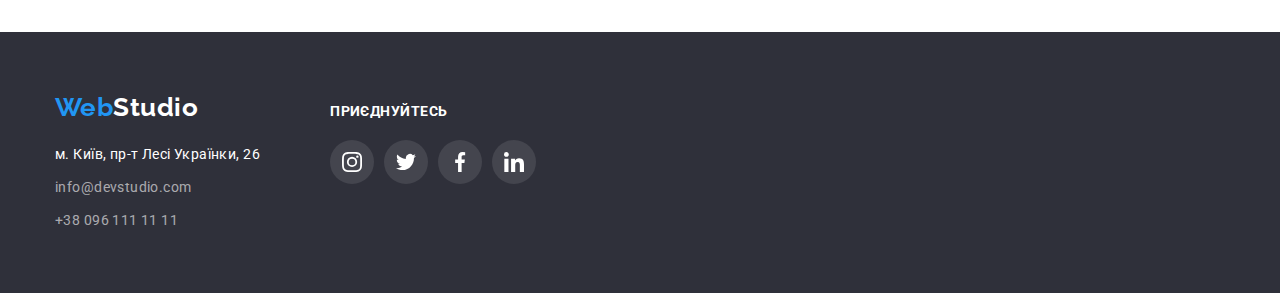
==== commit 9e03a519: "Корегує класи та стилі." ====
--- a/portfolio.html
+++ b/portfolio.html
@@ -44,8 +44,8 @@
         <ul class="contacts">
           <li class="item">
             <a class="header-link" href="mailto:info@devstudio.com">
-              <svg class="icon link-icon" width="16" height="12">
-                <use href="./images/symbol-defs.svg#icon-envelope"></use>
+              <svg class="icon" width="16" height="12">
+                <use href="./images/icons.svg#icon-envelope"></use>
               </svg>
               info@devstudio.com</a
             >
@@ -53,8 +53,8 @@
 
           <li class="item">
             <a class="header-link" href="tel:+380961111111">
-              <svg class="icon link-icon" width="16" height="12">
-                <use href="./images/symbol-defs.svg#icon-smartphone"></use>
+              <svg class="icon" width="10" height="16">
+                <use href="./images/icons.svg#icon-smartphone"></use>
               </svg>
               +38 096 111 11 11</a
             >
@@ -296,7 +296,7 @@
                 target="_blank"
               >
                 <svg class="icon" width="20" height="20">
-                  <use href="./images/symbol-defs.svg#icon-instagram"></use>
+                  <use href="./images/icons.svg#icon-instagram"></use>
                 </svg>
               </a>
             </li>
@@ -309,7 +309,7 @@
                 target="_blank"
               >
                 <svg class="icon" width="20" height="20">
-                  <use href="./images/symbol-defs.svg#icon-twitter"></use>
+                  <use href="./images/icons.svg#icon-twitter"></use>
                 </svg>
               </a>
             </li>
@@ -322,7 +322,7 @@
                 target="_blank"
               >
                 <svg class="icon" width="20" height="20">
-                  <use href="./images/symbol-defs.svg#icon-facebook"></use>
+                  <use href="./images/icons.svg#icon-facebook"></use>
                 </svg>
               </a>
             </li>
@@ -335,7 +335,7 @@
                 target="_blank"
               >
                 <svg class="icon" width="20" height="20">
-                  <use href="./images/symbol-defs.svg#icon-linkedin"></use>
+                  <use href="./images/icons.svg#icon-linkedin"></use>
                 </svg>
               </a>
             </li>
--- a/css/styles.css
+++ b/css/styles.css
@@ -1,20 +1,22 @@
-/* ---Основний колір тексту #757575--- */
-/* ---Вторинний колір тексту rgb(255 255 255 / .6)--- */
-/* ---Колір тексту заголовків #212121--- */
-/* ---Акцентний колір #2196f3--- */
-/* ---Первинний колір фону #fff--- */
-/* ---Вторинний колір фону #2f303a--- */
-/* ---Додатковий колір фону #f5f4fa--- */
-/* ---Колір межі хедеру і картки члена команди #ececec--- */
-/* ---Колір межі картки портфоліо #eee--- */
-/* ---Колір фону активної кнопки #188ce8--- */
-/* ---Колір посилань на соц. мережі #afb1b8--- */
-/* ---Колір фону посилань на соц. мережі в футері rgb(255 255 255 / .1)--- */
-/* ---Колір градієнту в секції hero rgb(47 48 58 / .4)--- */
-/* ---Тінь картки члена команди: 0px 1px 3px rgb(0 0 0 / .12),
-    0px 1px 1px rgb(0 0 0 / .14), 0px 2px 1px rgb(0 0 0 / .2)--- */
-/* ---Тінь кнопки у фільтрі Портфоліо при ховері та фокусі: 0px 3px 1px rgb(0 0 0 / .1), 0px 1px 2px rgb(0 0 0 / .08),
-    0px 2px 2px rgb(0 0 0 / .12) --- */
+/* --- Основний колір тексту #757575 --- */
+/* --- Вторинний колір тексту rgb(255 255 255 / .6) --- */
+/* --- Колір тексту заголовків #212121 --- */
+/* --- Акцентний колір #2196f3 --- */
+/* --- Первинний колір фону #fff --- */
+/* --- Вторинний колір фону #2f303a --- */
+/* --- Додатковий колір фону #f5f4fa --- */
+/* --- Колір межі хедеру і картки члена команди #ececec --- */
+/* --- Колір межі картки портфоліо #eee --- */
+/* --- Колір фону активної кнопки #188ce8 --- */
+/* --- Колір посилань на соц. мережі #afb1b8 --- */
+/* --- Колір фону посилань на соц. мережі в футері rgb(255 255 255 / .1) --- */
+/* --- Колір градієнту в секції hero rgb(47 48 58 / .4) --- */
+/* --- Тінь картки члена команди: 0px 1px 3px rgb(0 0 0 / .12),
+    0px 1px 1px rgb(0 0 0 / .14), 0px 2px 1px rgb(0 0 0 / .2) --- */
+/* --- Тінь кнопки у фільтрі Портфоліо при ховері та фокусі: 0px 3px 1px rgb(0 0 0 / .1), 
+    0px 1px 2px rgb(0 0 0 / .08), 0px 2px 2px rgb(0 0 0 / .12) --- */
+/* --- Тінь картки-посилання в Портфоліо при ховері та фокусі: 0px 1px 1px rgb(0 0 0 / .12), 
+    0px 4px 4px rgb(0 0 0 / .06), 1px 4px 6px rgb(0 0 0 / .16) --- */
 
 :root {
   --primary-text-color: #757575;
@@ -34,6 +36,8 @@
     0px 1px 1px rgb(0 0 0 / 0.14), 0px 2px 1px rgb(0 0 0 / 0.2);
   --filter-btn-shadow: 0px 3px 1px rgb(0 0 0 / 0.1),
     0px 1px 2px rgb(0 0 0 / 0.08), 0px 2px 2px rgb(0 0 0 / 0.12);
+  --portfolio-link-shadow: 0px 1px 1px rgb(0 0 0 / 0.12),
+    0px 4px 4px rgb(0 0 0 / 0.06), 1px 4px 6px rgb(0 0 0 / 0.16);
 }
 
 body {
@@ -168,11 +172,10 @@
 }
 
 .contacts .header-link {
+  display: flex;
+  align-items: center;
+  gap: 10px;
   color: var(--primary-text-color);
-}
-
-.link-icon {
-  margin-right: 10px;
 }
 
 /* ---hero--- */
@@ -500,8 +503,7 @@
 
 .portfolio-link:hover,
 .portfolio-link:focus {
-  box-shadow: 0px 1px 1px rgb(0 0 0 / 0.12), 0px 4px 4px rgb(0 0 0 / 0.06),
-    1px 4px 6px rgb(0 0 0 / 0.16);
+  box-shadow: var(--portfolio-link-shadow);
 }
 
 .portfolio-content {
